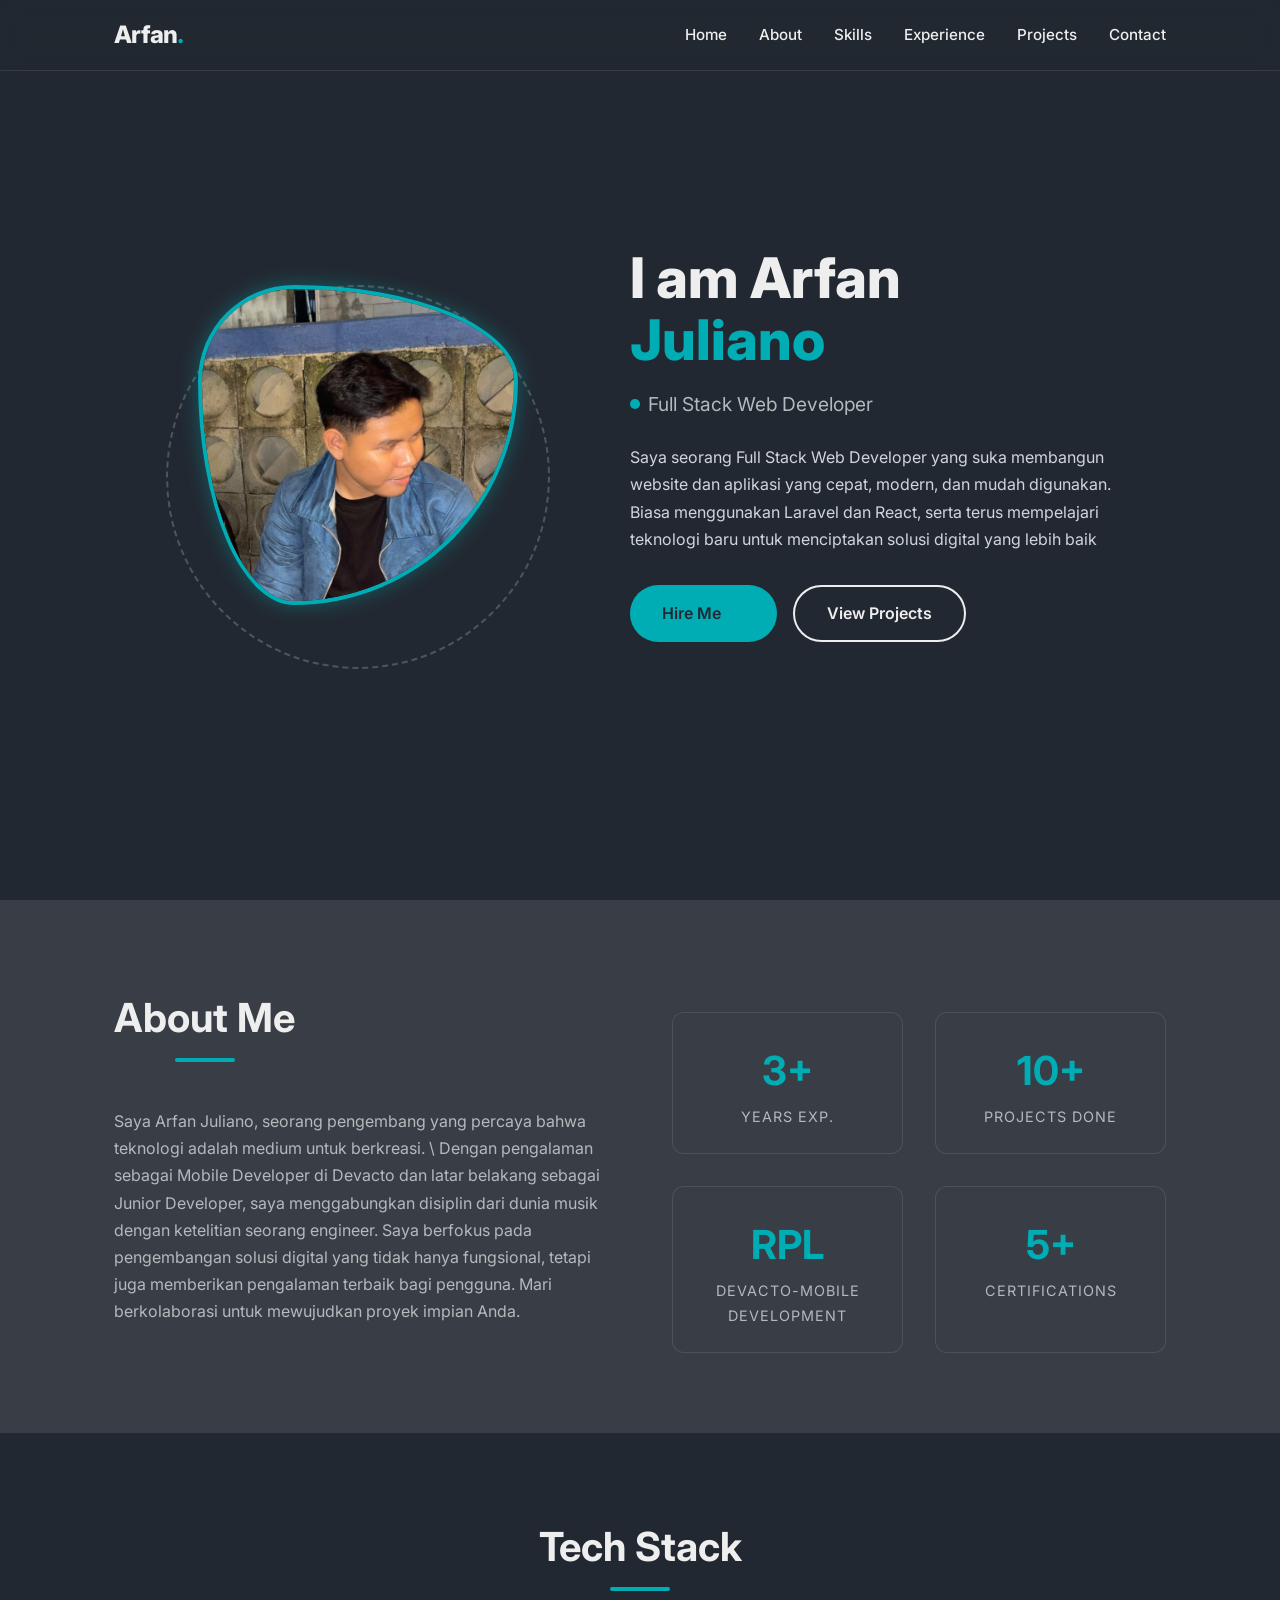
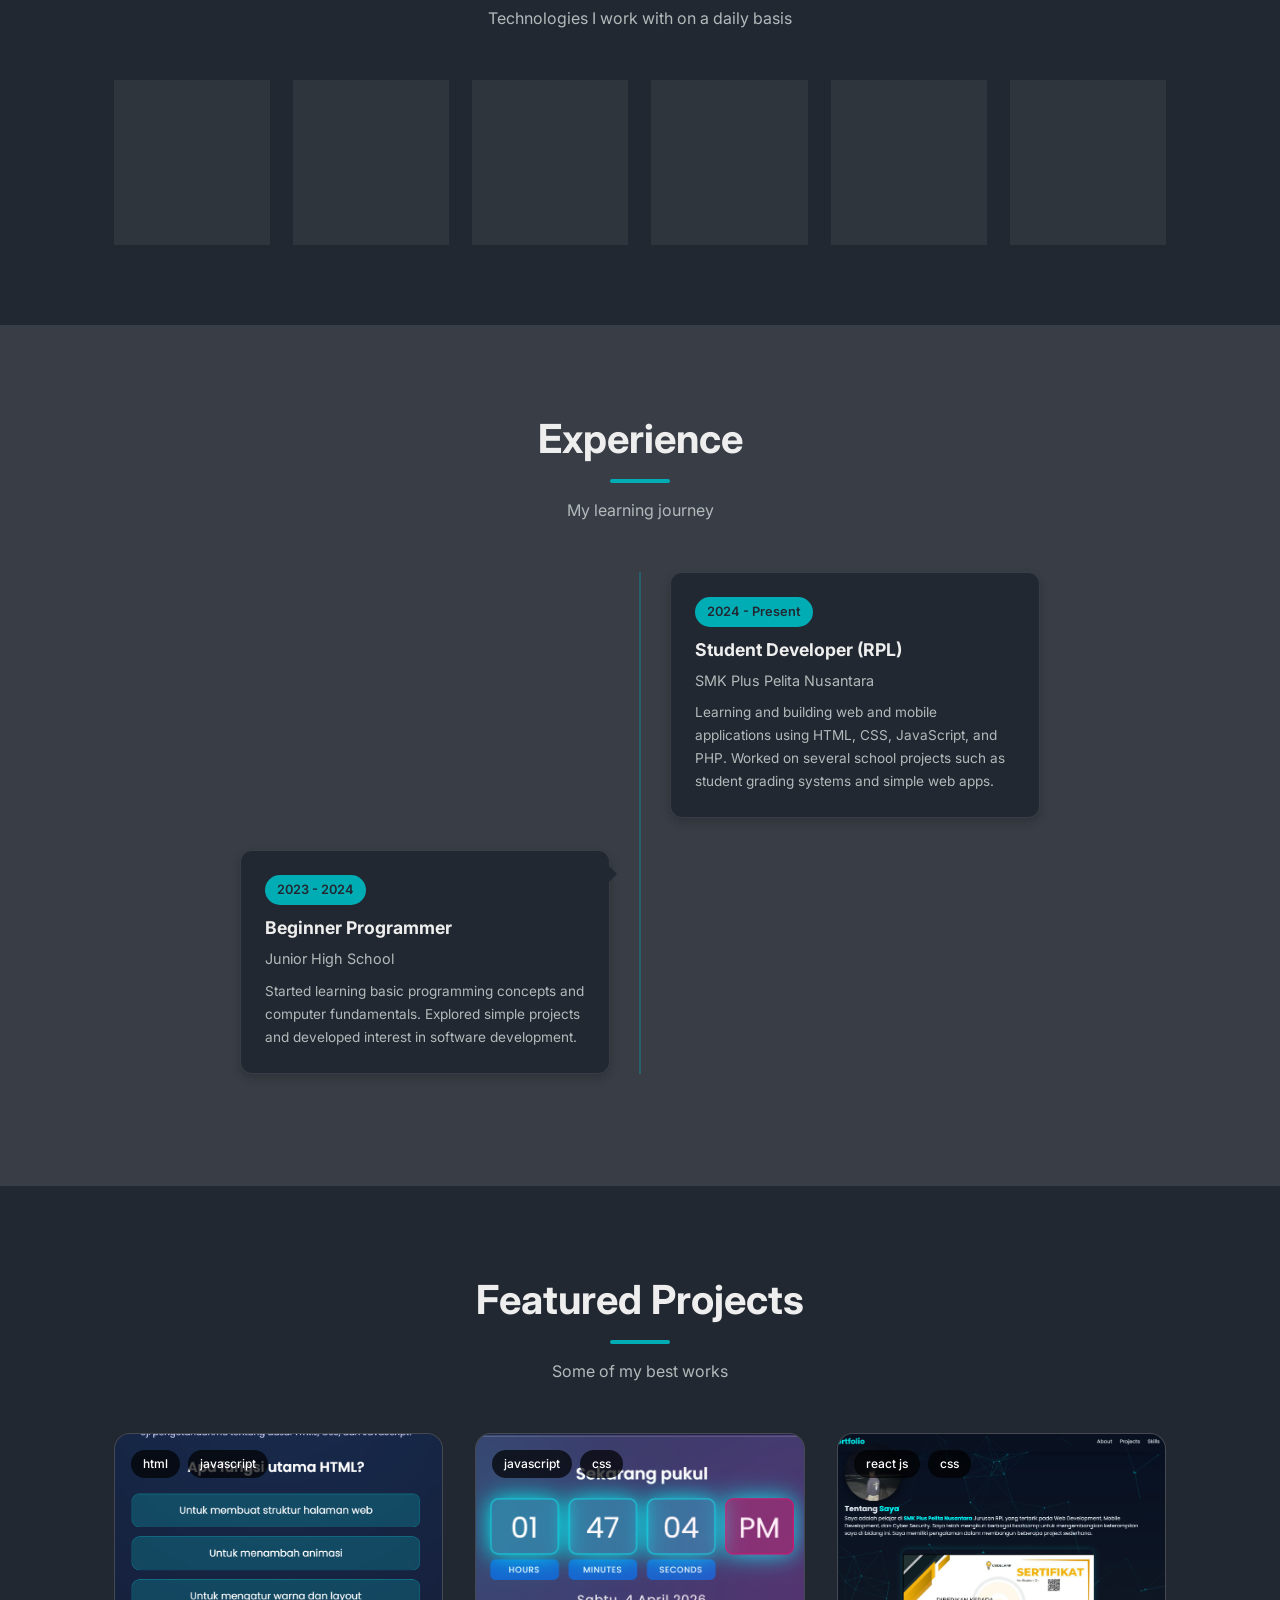
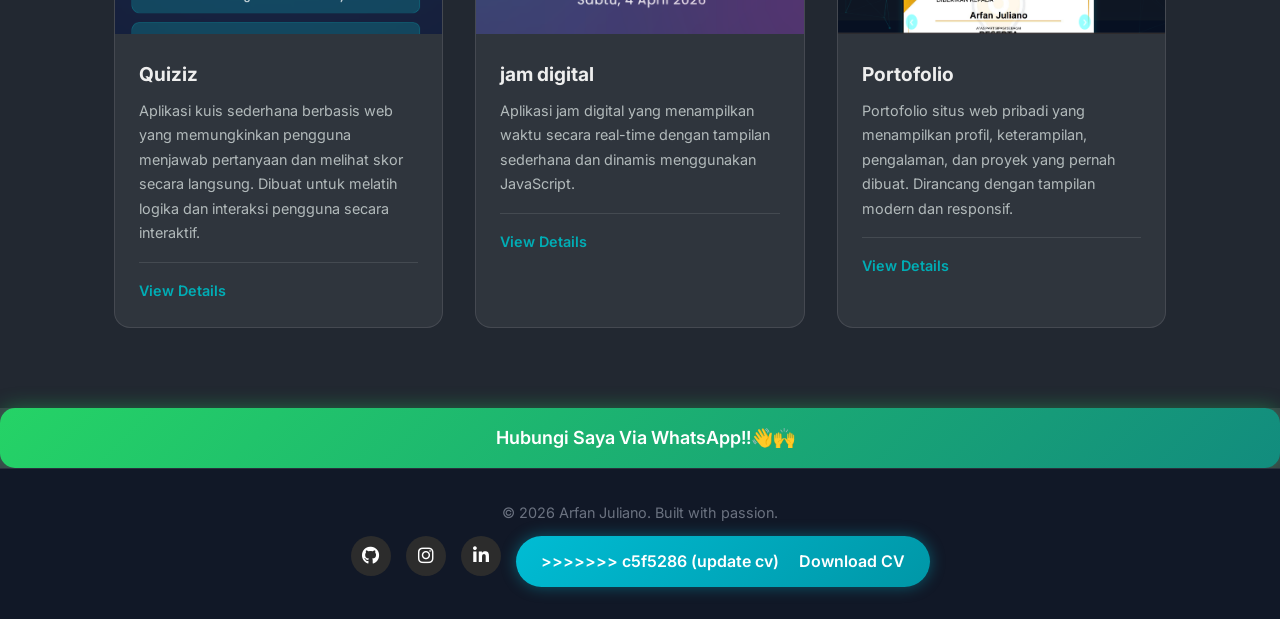
==== index.html @ f798577b "Resolve merge conflict" ====
<!doctype html>
<html lang="en">

<head>
  <meta charset="UTF-8" />
  <meta name="viewport" content="width=device-width, initial-scale=1.0" />
  <link rel="preconnect" href="https://fonts.googleapis.com" />
  <link rel="preconnect" href="https://fonts.gstatic.com" crossorigin />
  <link href="https://fonts.googleapis.com/css2?family=Inter:wght@300;400;500;600;700;800&display=swap" rel="stylesheet" />
  <link rel="stylesheet" href="css/style.css">
  <script src="https://unpkg.com/lucide@latest"></script>
  <!-- Lucide Icons -->
  <script src="https://unpkg.com/lucide@latest"></script>
  <link rel="stylesheet" href="https://cdnjs.cloudflare.com/ajax/libs/font-awesome/6.5.0/css/all.min.css">
  
  <title>Portfolio - Arfan Juliano</title>

 
</head>

<body>

  <!-- ===================== HEADER ===================== -->
  <header>
    <nav class="container">
      <a href="#" class="nav-logo">Arfan<span>.</span></a>
      <ul class="nav-links">
        <li><a href="#home">Home</a></li>
        <li><a href="#about">About</a></li>
        <li><a href="#skills">Skills</a></li>
        <li><a href="#experience">Experience</a></li>
        <li><a href="#projects">Projects</a></li>
        <li><a href="#contact">Contact</a></li>
      </ul>
      <!-- Mobile toggle icon if needed -->
      <div class="menu-toggle"><i data-lucide="menu"></i></div>
    </nav>
  </header>

  <!-- ===================== HERO SECTION ===================== -->
  <section id="home" class="hero">
    <div class="container hero-container">
      <div class="hero-image-wrapper">
        <img src="/images/potoarpn.jpeg" alt="Arfan Juliano" class="hero-image">
      </div>
      <div class="hero-content">
        <h1>I am Arfan <br><span>Juliano</span></h1>
        <div class="role">
          <span style="width: 10px; height: 10px; background: var(--accent-color); border-radius: 50%; display: inline-block;"></span>
          Full Stack Web Developer
        </div>
        <p>Saya seorang Full Stack Web Developer yang suka
           membangun website dan aplikasi yang cepat, modern, dan 
           mudah digunakan. Biasa menggunakan Laravel dan React, serta terus mempelajari 
          teknologi baru untuk menciptakan solusi digital yang lebih baik</p>
        <div class="btn-group" style="justify-content: flex-start;">
          <a href="#contact" class="btn btn-primary">Hire Me <i data-lucide="arrow-right" style="width:16px"></i></a>
          <a href="#projects" class="btn btn-outline">View Projects</a>
        </div>
      </div>
    </div>
  </section>

  <!-- ===================== ABOUT SECTION ===================== -->
  <section id="about">
    <div class="container">
      <div class="about-grid">
        <div class="about-text">
          <div class="section-title" style="text-align: left;">
            <h2>About Me</h2>
          </div>
          <p>Saya Arfan Juliano, seorang pengembang yang percaya bahwa teknologi adalah medium untuk berkreasi. \
            Dengan pengalaman sebagai Mobile Developer di Devacto dan latar belakang sebagai Junior Developer,
             saya menggabungkan disiplin dari dunia musik dengan ketelitian seorang engineer. Saya berfokus pada 
             pengembangan solusi digital yang tidak hanya fungsional, tetapi juga memberikan pengalaman terbaik bagi
             pengguna. Mari berkolaborasi untuk mewujudkan proyek impian Anda.</p>
        </div>
        
        <div class="stats-grid">
          <div class="stat-item">
            <h4>3+</h4>
            <p>Years Exp.</p>
          </div>
          <div class="stat-item">
            <h4>10+</h4>
            <p>Projects Done</p>
          </div>
          <div class="stat-item">
            <h4>RPL</h4>
            <p>Devacto-mobile development</p>
          </div>
          <div class="stat-item">
            <h4>5+</h4>
            <p>Certifications</p>
          </div>
        </div>
      </div>
    </div>
  </section>

  <!-- ===================== SKILLS SECTION ===================== -->
  <section id="skills">
    <div class="container">
      <div class="section-title">
        <h2>Tech Stack</h2>
        <p>Technologies I work with on a daily basis</p>
      </div>
      <div class="skills-grid">
        <div class="skill-card">
          <svg xmlns="http://www.w3.org/2000/svg" x="0px" y="0px" width="48" height="48" viewBox="0 0 48 48"><path fill="#E65100" d="M41,5H7l3,34l14,4l14-4L41,5L41,5z"></path><path fill="#FF6D00" d="M24 8L24 39.9 35.2 36.7 37.7 8z"></path><path fill="#FFF" d="M24,25v-4h8.6l-0.7,11.5L24,35.1v-4.2l4.1-1.4l0.3-4.5H24z M32.9,17l0.3-4H24v4H32.9z"></path><path fill="#EEE" d="M24,30.9v4.2l-7.9-2.6L15.7,27h4l0.2,2.5L24,30.9z M19.1,17H24v-4h-9.1l0.7,12H24v-4h-4.6L19.1,17z"></path></svg>
          <h4>HTML/CSS</h4>
        </div>
        <div class="skill-card">
          <svg xmlns="http://www.w3.org/2000/svg" x="0px" y="0px" width="48" height="48" viewBox="0 0 48 48"><path fill="#0277BD" d="M41,5H7l3,34l14,4l14-4L41,5L41,5z"></path><path fill="#039BE5" d="M24 8L24 39.9 35.2 36.7 37.7 8z"></path><path fill="#FFF" d="M33.1 13L24 13 24 17 28.9 17 28.6 21 24 21 24 25 28.4 25 28.1 29.5 24 30.9 24 35.1 31.9 32.5 32.6 21 32.6 21z"></path><path fill="#EEE" d="M24,13v4h-8.9l-0.3-4H24z M19.4,21l0.2,4H24v-4H19.4z M19.8,27h-4l0.3,5.5l7.9,2.6v-4.2l-4.1-1.4L19.8,27z"></path></svg>
          <h4>CSS</h4>
        </div>
        <div class="skill-card">
           <img width="48" height="48" src="https://img.icons8.com/nolan/96/php--v2.png" alt="php" />
           <h4>PHP</h4>
        </div>
        <div class="skill-card">
          <svg xmlns="http://www.w3.org/2000/svg" x="0px" y="0px" width="48" height="48" viewBox="0 0 48 48"><path fill="#ffd600" d="M6,42V6h36v36H6z"></path><path fill="#000001" d="M29.538 32.947c.692 1.124 1.444 2.201 3.037 2.201 1.338 0 2.04-.665 2.04-1.585 0-1.101-.726-1.492-2.198-2.133l-.807-.344c-2.329-.988-3.878-2.226-3.878-4.841 0-2.41 1.845-4.244 4.728-4.244 2.053 0 3.528.711 4.592 2.573l-2.514 1.607c-.553-.988-1.151-1.377-2.078-1.377-.946 0-1.545.597-1.545 1.377 0 .964.6 1.354 1.985 1.951l.807.344C36.452 29.645 38 30.839 38 33.523 38 36.415 35.716 38 32.65 38c-2.999 0-4.702-1.505-5.65-3.368L29.538 32.947zM17.952 33.029c.506.906 1.275 1.603 2.381 1.603 1.058 0 1.667-.418 1.667-2.043V22h3.333v11.101c0 3.367-1.953 4.899-4.805 4.899-2.577 0-4.437-1.746-5.195-3.368L17.952 33.029z"></path></svg>
          <h4>JAVASCRIPT</h4>
        </div>
        <div class="skill-card">
          <svg xmlns="http://www.w3.org/2000/svg" x="0px" y="0px" width="48" height="48" viewBox="0 0 48 48"><path fill="#0277BD" d="M24.047,5c-1.555,0.005-2.633,0.142-3.936,0.367c-3.848,0.67-4.549,2.077-4.549,4.67V14h9v2H15.22h-4.35c-2.636,0-4.943,1.242-5.674,4.219c-0.826,3.417-0.863,5.557,0,9.125C5.851,32.005,7.294,34,9.931,34h3.632v-5.104c0-2.966,2.686-5.896,5.764-5.896h7.236c2.523,0,5-1.862,5-4.377v-8.586c0-2.439-1.759-4.263-4.218-4.672C27.406,5.359,25.589,4.994,24.047,5z M19.063,9c0.821,0,1.5,0.677,1.5,1.502c0,0.833-0.679,1.498-1.5,1.498c-0.837,0-1.5-0.664-1.5-1.498C17.563,9.68,18.226,9,19.063,9z"></path><path fill="#FFC107" d="M23.078,43c1.555-0.005,2.633-0.142,3.936-0.367c3.848-0.67,4.549-2.077,4.549-4.67V34h-9v-2h9.343h4.35c2.636,0,4.943-1.242,5.674-4.219c0.826-3.417,0.863-5.557,0-9.125C41.274,15.995,39.831,14,37.194,14h-3.632v5.104c0,2.966-2.686,5.896-5.764,5.896h-7.236c-2.523,0-5,1.862-5,4.377v8.586c0,2.439,1.759,4.263,4.218,4.672C19.719,42.641,21.536,43.006,23.078,43z M28.063,39c-0.821,0-1.5-0.677-1.5-1.502c0-0.833,0.679-1.498,1.5-1.498c0.837,0,1.5,0.664,1.5,1.498C29.563,38.32,28.899,39,28.063,39z"></path></svg>
          <h4>Python</h4>
        </div>
        <div class="skill-card">
          <img width="48" height="48" src="https://img.icons8.com/nolan/96/laravel.png" alt="laravel" />
          <h4>Laravel</h4>
        </div>
      </div>
    </div>
  </section>

  <!-- ===================== EXPERIENCE SECTION ===================== -->
  <section id="experience">
  <div class="container">
    <div class="section-title">
      <h2>Experience</h2>
      <p>My learning journey</p>
    </div>

    <div class="timeline">
      
      <!-- Item 1 -->
      <div class="timeline-item">
        <div class="timeline-content">
          <span class="timeline-date">2024 - Present</span>
          <h3>Student Developer (RPL)</h3>
          <p>SMK Plus Pelita Nusantara</p>
          <p style="margin-top: 0.5rem; font-size: 0.85rem">
            Learning and building web and mobile applications using HTML, CSS, JavaScript, and PHP. 
            Worked on several school projects such as student grading systems and simple web apps.
          </p>
        </div>
      </div>

      <!-- Item 2 -->
      <div class="timeline-item">
        <div class="timeline-content">
          <span class="timeline-date">2023 - 2024</span>
          <h3>Beginner Programmer</h3>
          <p>Junior High School</p>
          <p style="margin-top: 0.5rem; font-size: 0.85rem">
            Started learning basic programming concepts and computer fundamentals. 
            Explored simple projects and developed interest in software development.
          </p>
        </div>
      </div>

    </div>
  </div>
</section>
  <!-- ===================== PROJECTS SECTION ===================== -->
  <section id="projects">
    <div class="container">
      <div class="section-title">
        <h2>Featured Projects</h2>
        <p>Some of my best works</p>
      </div>
      
      <div class="projects-grid">
        <!-- Project 1 -->
        <div class="project-card">
          <div class="project-image">
            <img src="/images/quiziz.png" alt="Quiziz">
            <div class="project-tags">
              <span class="tag">html</span>
              <span class="tag">javascript</span>
            </div>
          </div>
          <div class="project-body">
            <h3>Quiziz</h3>
            <p>Aplikasi kuis sederhana berbasis web yang memungkinkan pengguna menjawab pertanyaan dan melihat skor secara langsung. Dibuat untuk melatih logika dan interaksi pengguna secara interaktif.</p>
            <div class="project-footer">
              <a href="/project/jam digital/project-quiziz/index.html" class="project-link">View Details <i data-lucide="arrow-right"></i></a>
              <div style="display: flex; gap: 0.5rem;">
                <a href="/project/jam digital/project-quiziz/index.html"><i data-lucide="github"></i></a>
                <a href="/project/jam digital/project-quiziz/index.html"><i data-lucide="external-link"></i></a>
              </div>
            </div>
          </div>
        </div>
        <!-- Project 2 -->
        <div class="project-card">
          <div class="project-image">
            <img src="/images/jamdgtl.png" alt="jam digital">
            <div class="project-tags">
              <span class="tag">javascript</span>
              <span class="tag">css</span>
            </div>
          </div>
          <div class="project-body">
            <h3>jam digital</h3>
            <p>Aplikasi jam digital yang menampilkan waktu secara real-time dengan tampilan sederhana dan dinamis menggunakan JavaScript.</p>
            <div class="project-footer">
              <a href="project/jam digital/jam.html" class="project-link">View Details <i data-lucide="arrow-right"></i></a>
              <div style="display: flex; gap: 0.5rem;">
                <a href="project/jam digital/jam.html"><i data-lucide="github"></i></a>
                <a href="project/jam digital/jam.html"><i data-lucide="external-link"></i></a>
              </div>
            </div>
          </div>
        </div>
        <!-- Project 3 -->
        <div class="project-card">
          <div class="project-image">
            <img src="/images/porto.png" alt="portofolio">
            <div class="project-tags">
              <span class="tag">react js</span>
              <span class="tag">css</span>
            </div>
          </div>
          <div class="project-body">
            <h3>Portofolio</h3>
            <p>Portofolio situs web pribadi yang menampilkan profil, keterampilan, pengalaman, dan proyek yang pernah dibuat. Dirancang dengan tampilan modern dan responsif.</p>
            <div class="project-footer">
              <a href="/project/jam digital/portofoli-arfanjuliano/index.html" class="project-link" target="_blank">View Details <i data-lucide="arrow-right"></i></a>
              <div style="display: flex; gap: 0.5rem;">
                <a href="/project/jam digital/portofoli-arfanjuliano/index.html" target="_blank"><i data-lucide="github"></i></a>
                <a href="/project/jam digital/portofoli-arfanjuliano/index.html" target="_blank"><i data-lucide="external-link"></i></a>
              </div>
            </div>
          </div>
        </div>
      </div>
    </div>
  </section>
                    <!-- contact -->
 <div class="contact-section" id="contact">

  <a 
  href="https://wa.me/6289505191851?text=Halo%20Arfan,%20saya%20tertarik%20dengan%20portofolio%20kamu"
  target="_blank"
  class="btn-submit wa-btn">

    <i class='bx bxl-whatsapp'></i>
    Hubungi Saya Via WhatsApp!!👋🙌

  </a>

</div>

  <!-- ===================== FOOTER ===================== -->
  <footer>
    <div class="container">
      <div class="footer-content">
        <p>© 2026 Arfan Juliano. Built with passion.</p>
      </div>
      <div class="social-icons">
  <a href="https://github.com/juliano05-pemula" target="_blank" class="icon">
    <i class="fab fa-github"></i>
  </a>

  <a href="https://www.instagram.com/aaarfannn_?igsh=c2VhZjFzcmtrcXpz" target="_blank" class="icon">
    <i class="fab fa-instagram"></i>
  </a>

  <a href="https://linkedin.com/in/username" target="_blank" class="icon">
    <i class="fab fa-linkedin-in"></i>
  </a>
 <a href="CV-pklArfan.pdf" download class="cv-btn">
>>>>>>> c5f5286 (update cv)
    <i class='bx bx-download'></i> Download CV
</a>
</div>
      </div>
    </div>
  </footer>

  <script>
    lucide.createIcons();
  </script>
  <script>
 
  lucide.createIcons();
</script>
<script>
  const menuToggle = document.querySelector(".menu-toggle");
  const navLinks = document.querySelector(".nav-links");

  menuToggle.addEventListener("click", () => {
    navLinks.classList.toggle("active");
    document.body.classList.toggle("no-scroll");
  });

  // otomatis nutup pas klik menu
  document.querySelectorAll(".nav-links a").forEach(link => {
    link.addEventListener("click", () => {
      navLinks.classList.remove("active");
      document.body.classList.remove("no-scroll");
    });
  });
</script>

</body>
</html>
---- css/style.css ----
/* =========================================
       1. CSS VARIABLES & RESET
       ========================================= */
:root {
  --bg-primary: #222831;
  --bg-secondary: #393e46;
  --accent-color: #00adb5; /* Diubah ke warna lebih cerah agar elegan */
  --text-light: #eeeeee;
  --text-gray: #b2babb;
  --card-bg: rgba(57, 62, 70, 0.6);
  --glass-border: rgba(255, 255, 255, 0.1);
  --shadow-card: 0 8px 32px 0 rgba(0, 0, 0, 0.37);
}

* {
  margin: 0;
  padding: 0;
  box-sizing: border-box;
  scroll-behavior: smooth;
}

body {
  font-family: "Inter", sans-serif;
  background-color: var(--bg-primary);
  color: var(--text-light);
  line-height: 1.7;
  overflow-x: hidden;
}

a {
  text-decoration: none;
  color: inherit;
}
ul {
  list-style: none;
}
img {
  max-width: 100%;
  display: block;
}

/* =========================================
       2. LAYOUT & UTILITIES
       ========================================= */
.container {
  max-width: 1100px;
  margin: 0 auto;
  padding: 0 1.5rem;
}

section {
  padding: 5rem 0;
}

.section-title {
  text-align: center;
  margin-bottom: 3rem;
}

.section-title h2 {
  font-size: 2.5rem;
  font-weight: 700;
  margin-bottom: 0.5rem;
  position: relative;
  display: inline-block;
}

.section-title h2::after {
  content: "";
  position: absolute;
  bottom: -10px;
  left: 50%;
  transform: translateX(-50%);
  width: 60px;
  height: 4px;
  background-color: var(--accent-color);
  border-radius: 2px;
}

.section-title p {
  color: var(--text-gray);
  margin-top: 1rem;
}

/* =========================================
       3. NAVIGATION
       ========================================= */
header {
  position: fixed;
  top: 0;
  left: 0;
  width: 100%;
  z-index: 1000;
  background: rgba(34, 40, 49, 0.9);
  backdrop-filter: blur(10px);
  border-bottom: 1px solid var(--glass-border);
}

nav {
  display: flex;
  justify-content: space-between;
  align-items: center;
  height: 70px;
}

.nav-logo {
  font-size: 1.5rem;
  font-weight: 800;
  color: var(--text-light);
  letter-spacing: -1px;
}

.nav-logo span {
  color: var(--accent-color);
}

.nav-links {
  display: flex;
  gap: 2rem;
}

.nav-links a {
  font-weight: 500;
  font-size: 0.95rem;
  transition: color 0.3s ease;
  position: relative;
}

.nav-links a:hover {
  color: var(--accent-color);
}

/* Mobile Menu Icon (Optional for future enhancement) */
.menu-toggle {
  display: none;
  cursor: pointer;
}

/* =========================================
       4. HERO SECTION
       ========================================= */
.hero {
  min-height: 100vh;
  display: flex;
  align-items: center;
  padding-top: 70px; /* Space for fixed header */
  position: relative;
  overflow: hidden;
}

.hero-container {
  display: grid;
  grid-template-columns: 1fr 1.2fr;
  gap: 4rem;
  align-items: center;
}

.hero-image-wrapper {
  position: relative;
  display: flex;
  justify-content: center;
}

.hero-image {
  width: 320px;
  height: 320px;
  border-radius: 30% 70% 70% 30% / 30% 30% 70% 70%; /* Blob shape */
  object-fit: cover;
  border: 4px solid var(--accent-color);
  box-shadow: 0 0 20px rgba(0, 173, 181, 0.4);
  animation: morph 8s ease-in-out infinite;
  z-index: 2;
}

/* Background decorative circle */
.hero-image-wrapper::before {
  content: "";
  position: absolute;
  width: 380px;
  height: 380px;
  border-radius: 50%;
  border: 2px dashed var(--text-gray);
  opacity: 0.3;
  animation: spin 20s linear infinite;
  z-index: 1;
}

.hero-content h1 {
  font-size: 3.5rem;
  font-weight: 800;
  line-height: 1.1;
  margin-bottom: 1rem;
}

.hero-content h1 span {
  color: var(--accent-color);
}

.hero-content .role {
  font-size: 1.2rem;
  color: var(--text-gray);
  margin-bottom: 1.5rem;
  display: flex;
  align-items: center;
  gap: 0.5rem;
}

.hero-content p {
  font-size: 1rem;
  margin-bottom: 2rem;
  color: #d1d5db;
  max-width: 500px;
}

.btn-group {
  display: flex;
  gap: 1rem;
}

.btn {
  padding: 0.8rem 2rem;
  border-radius: 30px;
  font-weight: 600;
  transition: all 0.3s ease;
  display: inline-flex;
  align-items: center;
  gap: 0.5rem;
}

.btn-primary {
  background-color: var(--accent-color);
  color: var(--bg-primary);
}

.btn-primary:hover {
  background-color: #00cdd6;
  box-shadow: 0 5px 15px rgba(0, 173, 181, 0.4);
  transform: translateY(-2px);
}

.btn-outline {
  border: 2px solid var(--text-light);
  color: var(--text-light);
}

.btn-outline:hover {
  background-color: var(--text-light);
  color: var(--bg-primary);
}

/* =========================================
       5. ABOUT & STATS
       ========================================= */
#about {
  background-color: var(--bg-secondary);
}

.about-grid {
  display: grid;
  grid-template-columns: 1fr 1fr;
  gap: 4rem;
  align-items: center;
}

.about-text h3 {
  font-size: 1.8rem;
  margin-bottom: 1rem;
}

.about-text p {
  color: var(--text-gray);
  margin-bottom: 1.5rem;
}

.stats-grid {
  display: grid;
  grid-template-columns: repeat(2, 1fr);
  gap: 2rem;
  margin-top: 2rem;
}

.stat-item {
  text-align: center;
  padding: 1.5rem;
  background: var(--card-bg);
  border-radius: 12px;
  border: 1px solid var(--glass-border);
}

.stat-item h4 {
  font-size: 2.5rem;
  color: var(--accent-color);
  font-weight: 700;
}

.stat-item p {
  font-size: 0.9rem;
  color: var(--text-gray);
  text-transform: uppercase;
  letter-spacing: 1px;
}

/* =========================================
       6. SKILLS SECTION
       ========================================= */
.skills-grid {
  display: grid;
  grid-template-columns: repeat(auto-fit, minmax(130px, 1fr));
  gap: 1.5rem;
}

.skill-card {
  background: var(--card-bg);
  backdrop-filter: blur(10px);
  border: 1px solid var(--glass-border);
  border-radius: 16px;
  padding: 2rem 1rem;
  text-align: center;
  transition: all 0.3s ease;
  cursor: pointer;
}

.skill-card:hover {
  transform: translateY(-5px);
  border-color: var(--accent-color);
  box-shadow: var(--shadow-card);
}

.skill-card img,
.skill-card svg {
  width: 48px;
  height: 48px;
  margin: 0 auto 1rem;
}

.skill-card h4 {
  font-size: 0.95rem;
  font-weight: 500;
}

/* =========================================
       7. EXPERIENCE TIMELINE (NEW)
       ========================================= */
#experience {
  background-color: var(--bg-secondary);
}

.timeline {
  position: relative;
  max-width: 800px;
  margin: 0 auto;
}

.timeline::before {
  content: "";
  position: absolute;
  left: 50%;
  transform: translateX(-50%);
  width: 2px;
  height: 100%;
  background-color: var(--accent-color);
  opacity: 0.3;
}

.timeline-item {
  display: flex;
  justify-content: flex-end;
  padding-right: 30px;
  position: relative;
  margin-bottom: 2rem;
  width: 50%;
}

.timeline-item:nth-child(odd) {
  justify-content: flex-start;
  padding-left: 30px;
  padding-right: 0;
  margin-left: 50%;
}

.timeline-content {
  background: var(--bg-primary);
  padding: 1.5rem;
  border-radius: 12px;
  border: 1px solid var(--glass-border);
  box-shadow: 0 4px 10px rgba(0, 0, 0, 0.2);
  position: relative;
  width: 100%;
}

.timeline-content::after {
  content: "";
  position: absolute;
  top: 15px;
  right: -8px;
  border-width: 8px 0 8px 8px;
  border-style: solid;
  border-color: transparent transparent transparent var(--bg-primary);
}

.timeline-item:nth-child(odd) .timeline-content::after {
  left: -8px;
  right: auto;
  border-color: transparent var(--bg-primary) transparent transparent;
}

.timeline-date {
  display: inline-block;
  background-color: var(--accent-color);
  color: var(--bg-primary);
  padding: 0.25rem 0.75rem;
  border-radius: 20px;
  font-size: 0.8rem;
  font-weight: 600;
  margin-bottom: 0.5rem;
}

.timeline-content h3 {
  margin-bottom: 0.25rem;
  font-size: 1.1rem;
}

.timeline-content p {
  font-size: 0.9rem;
  color: var(--text-gray);
}

/* =========================================
       8. PROJECTS SECTION
       ========================================= */
.projects-grid {
  display: grid;
  grid-template-columns: repeat(auto-fit, minmax(320px, 1fr));
  gap: 2rem;
}

.project-card {
  background: var(--card-bg);
  border-radius: 16px;
  overflow: hidden;
  border: 1px solid var(--glass-border);
  transition: all 0.3s ease;
}

.project-card:hover {
  transform: translateY(-5px);
  box-shadow: var(--shadow-card);
}

.project-image {
  height: 200px;
  overflow: hidden;
  position: relative;
}

.project-image img {
  width: 100%;
  height: 100%;
  object-fit: cover;
  transition: transform 0.5s ease;
}

.project-card:hover .project-image img {
  transform: scale(1.1);
}

.project-tags {
  position: absolute;
  top: 1rem;
  left: 1rem;
  display: flex;
  gap: 0.5rem;
}

.tag {
  background: rgba(0, 0, 0, 0.7);
  color: #fff;
  padding: 0.25rem 0.75rem;
  border-radius: 20px;
  font-size: 0.75rem;
  font-weight: 500;
}

.project-body {
  padding: 1.5rem;
}

.project-body h3 {
  font-size: 1.2rem;
  margin-bottom: 0.5rem;
}

.project-body p {
  color: var(--text-gray);
  font-size: 0.9rem;
  margin-bottom: 1rem;
}

.project-footer {
  display: flex;
  justify-content: space-between;
  align-items: center;
  border-top: 1px solid var(--glass-border);
  padding-top: 1rem;
  margin-top: auto;
}

.project-link {
  display: flex;
  align-items: center;
  gap: 0.5rem;
  color: var(--accent-color);
  font-weight: 600;
  font-size: 0.9rem;
}

/* =========================================
       9. CONTACT SECTION
       ========================================= */
#contact {
  background-color: var(--bg-secondary);
}

.contact-container {
  display: grid;
  grid-template-columns: 1fr 1fr;
  gap: 4rem;
}

.contact-info h3 {
  font-size: 1.8rem;
  margin-bottom: 1rem;
}

.contact-info p {
  color: var(--text-gray);
  margin-bottom: 2rem;
}

.contact-details {
  display: flex;
  flex-direction: column;
  gap: 1.5rem;
}

.contact-item {
  display: flex;
  align-items: center;
  gap: 1rem;
}

.contact-icon {
  width: 50px;
  height: 50px;
  background: var(--accent-color);
  border-radius: 50%;
  display: flex;
  align-items: center;
  justify-content: center;
  color: var(--bg-primary);
}

.contact-form {
  background: var(--bg-primary);
  padding: 2rem;
  border-radius: 16px;
  border: 1px solid var(--glass-border);
}

.form-group {
  margin-bottom: 1.5rem;
}

.form-group label {
  display: block;
  margin-bottom: 0.5rem;
  font-size: 0.9rem;
  font-weight: 500;
}

.form-group input,
.form-group textarea {
  width: 100%;
  padding: 0.8rem 1rem;
  border-radius: 8px;
  border: 1px solid var(--glass-border);
  background: var(--bg-secondary);
  color: var(--text-light);
  font-family: inherit;
  transition: border-color 0.3s;
}

.form-group input:focus,
.form-group textarea:focus {
  outline: none;
  border-color: var(--accent-color);
}

.btn-submit {
  width: 100%;
  padding: 1rem;
  border: none;
  background: var(--accent-color);
  color: var(--bg-primary);
  font-weight: 700;
  border-radius: 8px;
  cursor: pointer;
  transition: background 0.3s;
}

.btn-submit:hover {
  background: #00cdd6;
}

/* =========================================
       10. FOOTER
       ========================================= */
footer {
  background-color: #111827;
  padding: 2rem 0;
  text-align: center;
  border-top: 1px solid var(--glass-border);
}

.footer-content p {
  color: #6b7280;
  font-size: 0.9rem;
}

.footer-socials {
  display: flex;
  justify-content: center;
  gap: 1rem;
  margin-top: 1rem;
}

.footer-socials a {
  width: 40px;
  height: 40px;
  border-radius: 50%;
  background: var(--bg-secondary);
  display: flex;
  align-items: center;
  justify-content: center;
  transition: all 0.3s ease;
}

.footer-socials a:hover {
  background: var(--accent-color);
  transform: translateY(-3px);
}

/* =========================================
       11. ANIMATIONS & RESPONSIVE
       ========================================= */
@keyframes morph {
  0% {
    border-radius: 30% 70% 70% 30% / 30% 30% 70% 70%;
  }
  50% {
    border-radius: 70% 30% 30% 70% / 70% 70% 30% 30%;
  }
  100% {
    border-radius: 30% 70% 70% 30% / 30% 30% 70% 70%;
  }
}

@keyframes spin {
  from {
    transform: rotate(0deg);
  }
  to {
    transform: rotate(360deg);
  }
}

/* Responsive Breakpoints */
@media (max-width: 968px) {
  .hero-container,
  .about-grid,
  .contact-container {
    grid-template-columns: 1fr;
    text-align: center;
  }

  .hero-content h1 {
    font-size: 2.5rem;
  }
  .hero-image {
    width: 250px;
    height: 250px;
  }

  .timeline::before {
    left: 20px;
  }
  .timeline-item {
    width: 100%;
    padding-left: 50px;
    padding-right: 0;
  }
  .timeline-item:nth-child(odd) {
    margin-left: 0;
    justify-content: flex-start;
    padding-left: 50px;
  }
  .timeline-content::after {
    left: -8px;
    right: auto;
    border-color: transparent var(--bg-primary) transparent transparent;
  }

  .nav-links {
    display: none;
  } /* Hidden on mobile for simplicity */
}
.footer-socials a {
  display: inline-flex;
  align-items: center;
  justify-content: center;
  width: 40px;
  height: 40px;
  background: #334155; /* Warna lingkaran abu-abu di gambar kamu */
  border-radius: 50%;
  color: white;
  transition: all 0.3s ease;
  text-decoration: none;
}

.footer-socials a:hover {
  background: var(--accent-color, #00b4d8); /* Warna biru saat di-hover */
  transform: translateY(-3px);
}

/* Ukuran Icon Lucide */
.footer-socials i {
  width: 20px;
  height: 20px;
  stroke-width: 2px;
}
.social-icons {
  display: flex;
  gap: 15px;
  justify-content: center;
  margin-top: 10px;
}

.icon {
  width: 40px;
  height: 40px;
  background-color: #2c2c2c;
  border-radius: 50%;
  display: flex;
  align-items: center;
  justify-content: center;
  text-decoration: none;
  color: white;
  font-size: 18px;
  transition: 0.3s;
}

.icon:hover {
  background-color: #555;
  transform: scale(1.1);
}
/* Styling untuk Mobile */
@media (max-width: 768px) {
  .menu-toggle {
    display: block; /* Munculkan icon hamburger */
    cursor: pointer;
    z-index: 1001;
  }
  .nav-links {
  display: flex;
}

  .nav-links {
    position: fixed;
    top: 0;
    right: -100%; /* Sembunyikan di luar layar kanan */
    height: 100vh;
    width: 70%;
    background: #ffffff; /* Sesuaikan dengan tema Anda */
    flex-direction: column;
    align-items: center;
    justify-content: center;
    transition: 0.4s ease-in-out;
    box-shadow: -10px 0 20px rgba(0,0,0,0.1);
    gap: 2rem;
    z-index: 1000;
  }

  /* Saat menu aktif */
  .nav-links.active {
    right: 0;
  }

  /* Overlay agar konten di belakang tidak bisa di-scroll (Opsional) */
  body.no-scroll {
    overflow: hidden;
  }
}

  
@media (min-width: 769px) {
  .menu-toggle {
    display: none;
  }
}
.cv-btn{
    display: inline-flex;
    align-items: center;
    gap: 10px;
    background: linear-gradient(135deg, #00bcd4, #0097a7);
    color: white;
    padding: 12px 25px;
    border-radius: 50px;
    text-decoration: none;
    font-weight: 600;
    font-size: 16px;
    transition: 0.3s ease;
    box-shadow: 0 0 15px rgba(0, 188, 212, 0.4);
}

.cv-btn:hover{
    transform: translateY(-3px) scale(1.05);
    box-shadow: 0 0 25px rgba(0, 188, 212, 0.7);
}
.wa-btn{
    display: flex;
    justify-content: center;
    align-items: center;
    gap: 10px;
    text-decoration: none;
    font-size: 18px;
    font-weight: 600;
    height: 60px;
    border-radius: 15px;
    background: linear-gradient(135deg, #25D366, #128C7E);
    color: white;
    transition: 0.3s ease;
    box-shadow: 0 0 20px rgba(37, 211, 102, 0.4);
}

.wa-btn:hover{
    transform: translateY(-5px) scale(1.03);
    box-shadow: 0 0 30px rgba(37, 211, 102, 0.7);
}
html{
    scroll-behavior: smooth;
}
@media (max-width: 768px) {

  .menu-toggle {
    display: flex;
    align-items: center;
    justify-content: center;

    width: 45px;
    height: 45px;

    border-radius: 12px;

    background: rgba(255,255,255,0.05);
    backdrop-filter: blur(10px);

    color: white;

    cursor: pointer;
    z-index: 1001;

    transition: 0.3s ease;
  }

  .menu-toggle:hover {
    background: var(--accent-color);
    color: black;
  }

  .menu-toggle i {
    width: 26px;
    height: 26px;
  }

  .nav-links {
    position: fixed;
    top: 0;
    right: -100%;

    width: 75%;
    height: 100vh;

    display: flex;
    flex-direction: column;
    justify-content: center;
    align-items: center;
    gap: 2rem;

    background: rgba(34, 40, 49, 0.95);
    backdrop-filter: blur(18px);

    transition: 0.4s ease-in-out;

    z-index: 1000;

    border-left: 1px solid rgba(255,255,255,0.1);

    box-shadow: -10px 0 30px rgba(0,0,0,0.4);
  }

  .nav-links.active {
    right: 0;
  }

  .nav-links li {
    opacity: 0;
    transform: translateX(30px);

    animation: slideMenu 0.5s forwards;
  }

  .nav-links.active li:nth-child(1) {
    animation-delay: 0.1s;
  }

  .nav-links.active li:nth-child(2) {
    animation-delay: 0.2s;
  }

  .nav-links.active li:nth-child(3) {
    animation-delay: 0.3s;
  }

  .nav-links.active li:nth-child(4) {
    animation-delay: 0.4s;
  }

  .nav-links.active li:nth-child(5) {
    animation-delay: 0.5s;
  }

  .nav-links.active li:nth-child(6) {
    animation-delay: 0.6s;
  }

  .nav-links a {
    font-size: 1.2rem;
    font-weight: 600;

    color: white;

    transition: 0.3s ease;
  }

  .nav-links a:hover {
    color: var(--accent-color);
    transform: scale(1.05);
  }

  body.no-scroll {
    overflow: hidden;
  }
}

/* animasi menu */
@keyframes slideMenu {
  to {
    opacity: 1;
    transform: translateX(0);
  }
}
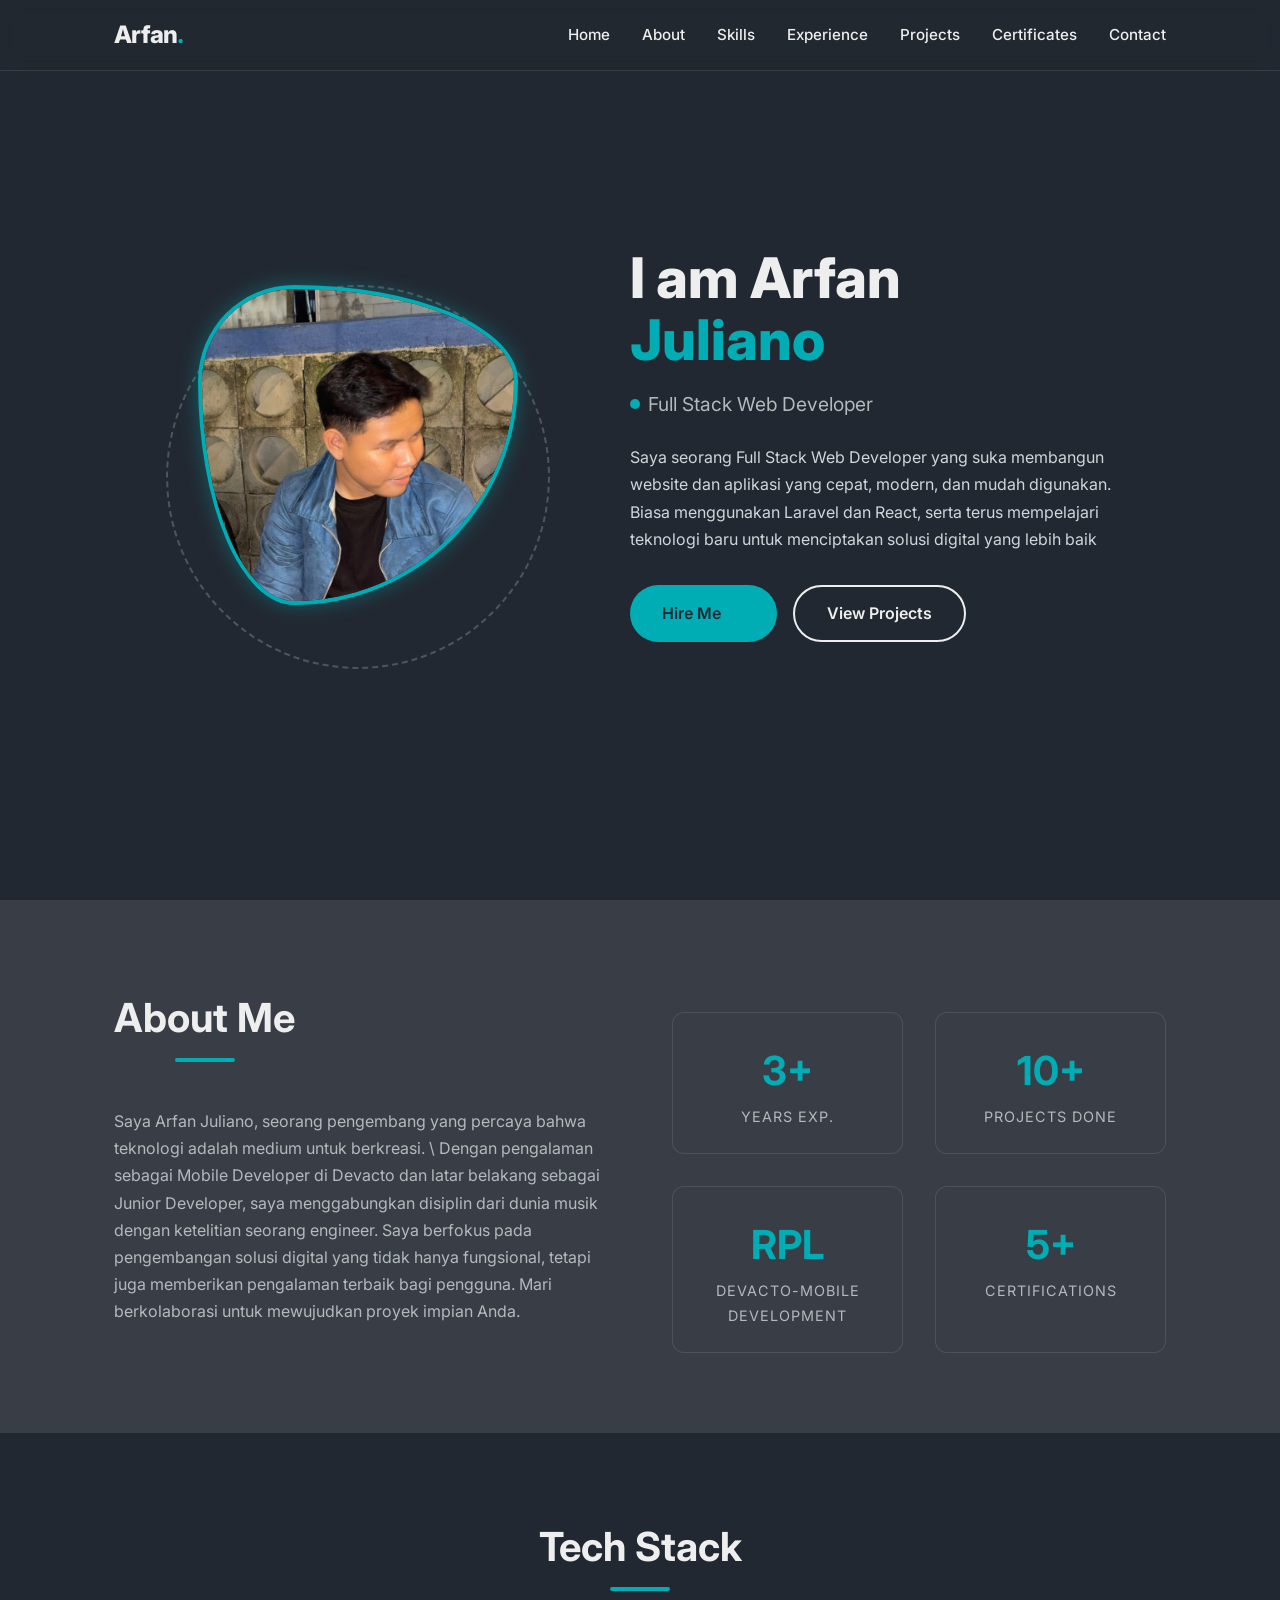
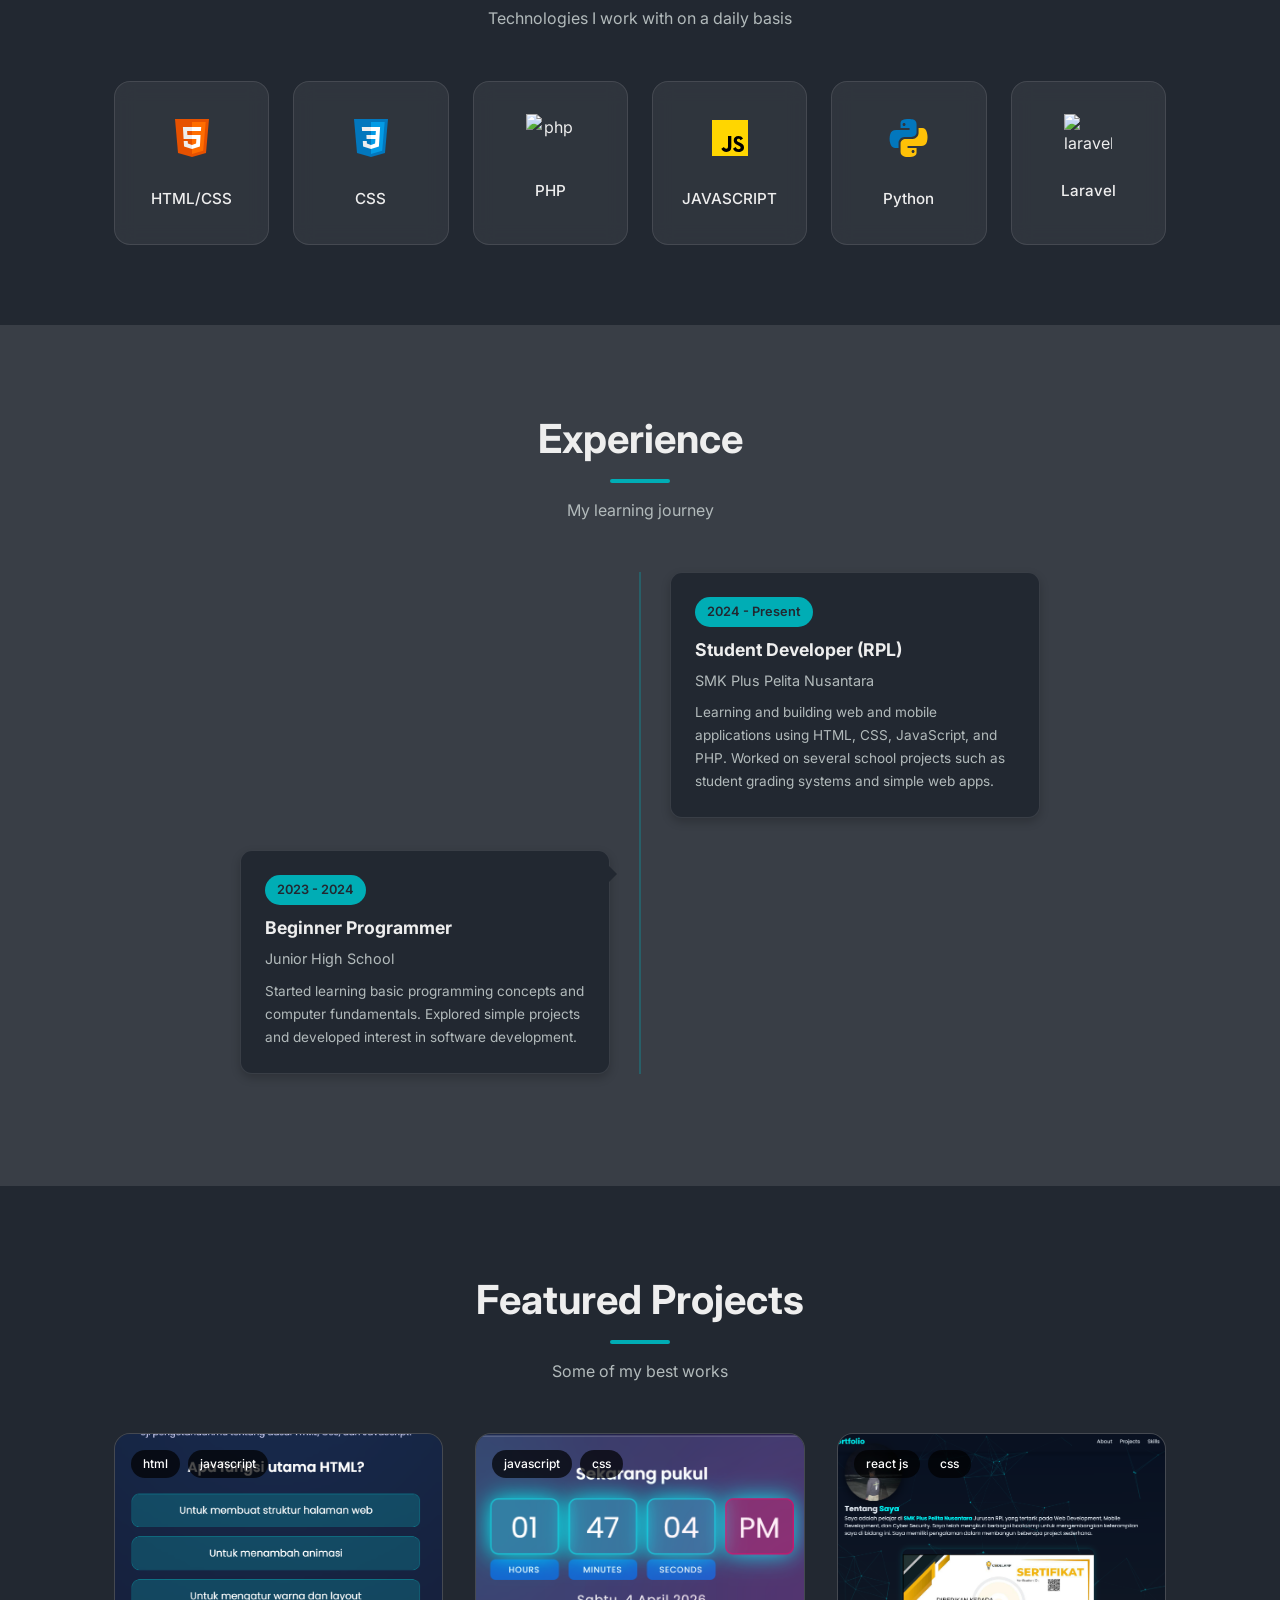
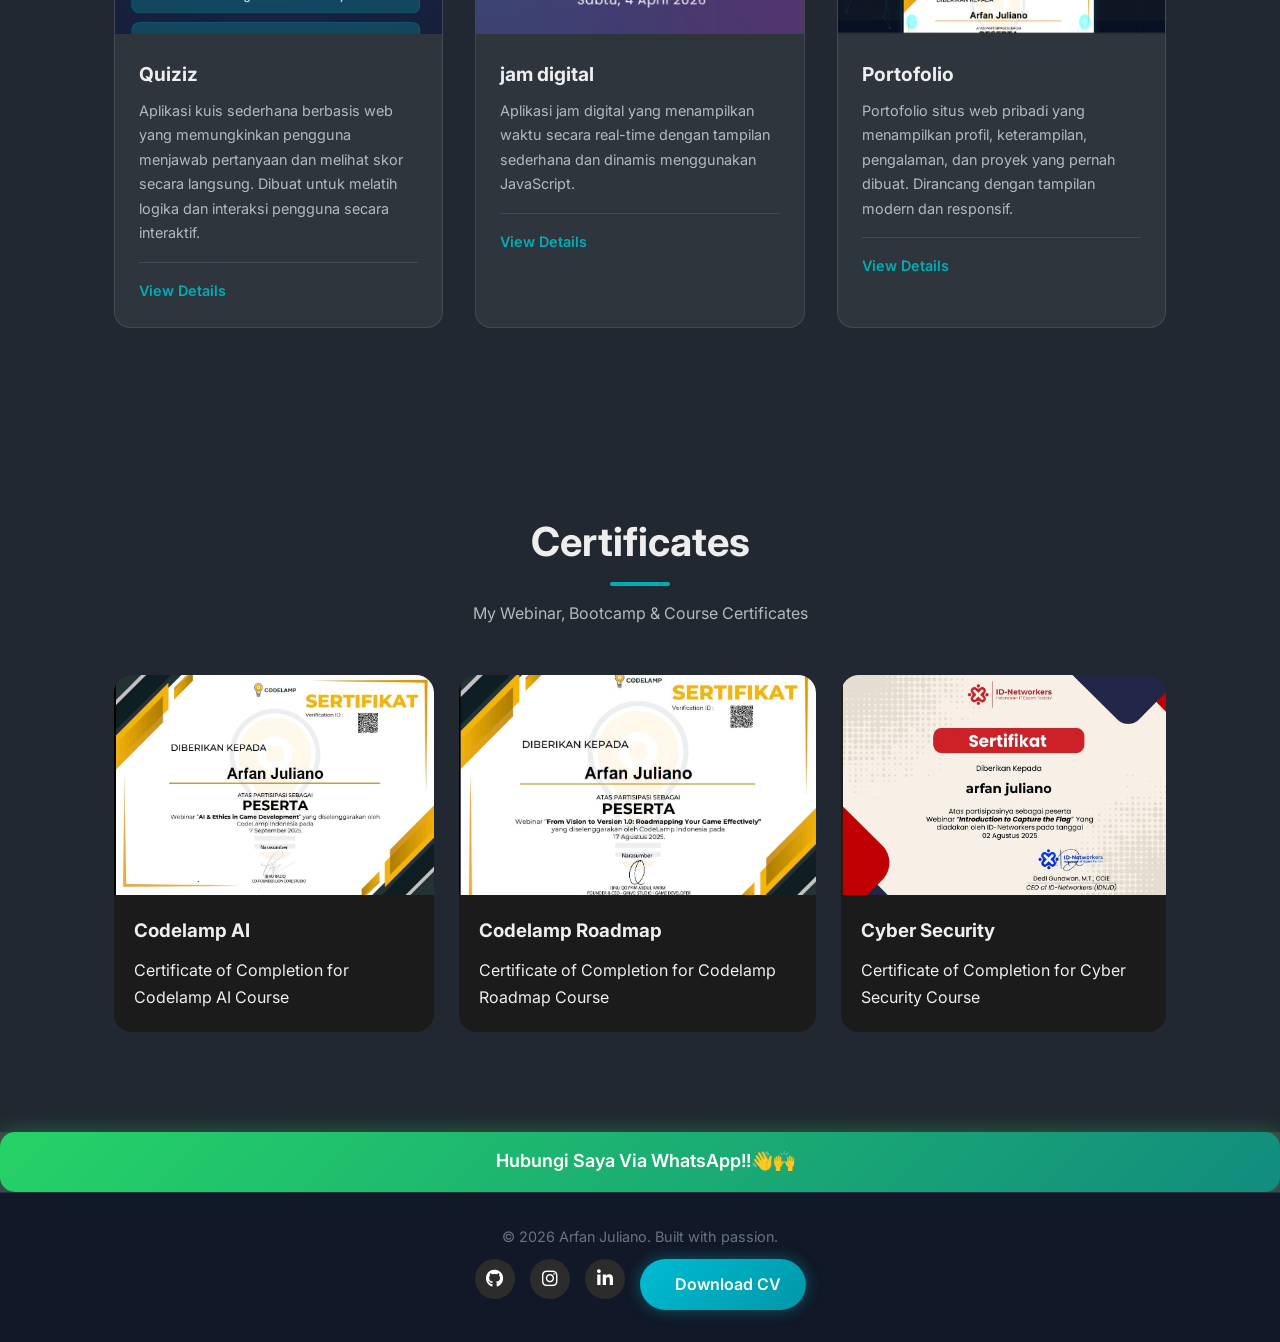
==== commit 768d3336: "menambahkan fitur certif" ====
--- a/index.html
+++ b/index.html
@@ -30,7 +30,9 @@
         <li><a href="#skills">Skills</a></li>
         <li><a href="#experience">Experience</a></li>
         <li><a href="#projects">Projects</a></li>
+         <li><a href="#certificates">Certificates</a></li>
         <li><a href="#contact">Contact</a></li>
+      
       </ul>
       <!-- Mobile toggle icon if needed -->
       <div class="menu-toggle"><i data-lucide="menu"></i></div>
@@ -248,6 +250,53 @@
       </div>
     </div>
   </section>
+<!-- ===================== CERTIFICATES ===================== -->
+<section id="certificates">
+    <div class="container">
+
+        <div class="section-title">
+            <h2>Certificates</h2>
+            <p>My Webinar, Bootcamp & Course Certificates</p>
+        </div>
+
+        <div class="certificate-wrapper">
+
+            
+            <div class="certificate-slider">
+
+                <div class="certificate-card">
+                    <img src="/images/codelamp-ai.jpg" alt="Codelamp AI Certificate">
+                    <div class="certificate-content">
+                        <h3>Codelamp AI</h3>
+                        <p>Certificate of Completion for Codelamp AI Course</p>
+
+                        
+                    </div>
+                </div>
+
+                <div class="certificate-card">
+                    <img src="/images/codelamp-roadmap.jpg" alt="Codelamp Roadmap Certificate">
+                    <div class="certificate-content">
+                        <h3>Codelamp Roadmap</h3>
+                        <p>Certificate of Completion for Codelamp Roadmap Course</p>
+
+                      
+
+                    </div>
+                </div>
+
+                <div class="certificate-card">
+                    <img src="/images/cysec-sertif.jpg" alt="Cyber Security Certificate">
+                    <div class="certificate-content">
+                        <h3>Cyber Security</h3>
+                        <p>Certificate of Completion for Cyber Security Course</p>
+
+
+                    </div>
+                </div>
+
+          
+</section>
                     <!-- contact -->
  <div class="contact-section" id="contact">
 
@@ -282,10 +331,10 @@
     <i class="fab fa-linkedin-in"></i>
   </a>
  <a href="CV-pklArfan.pdf" download class="cv-btn">
->>>>>>> c5f5286 (update cv)
     <i class='bx bx-download'></i> Download CV
 </a>
 </div>
+
       </div>
     </div>
   </footer>
@@ -313,7 +362,75 @@
       document.body.classList.remove("no-scroll");
     });
   });
+  //================ Slider =================//
+
+const slider = document.querySelector(".certificate-slider");
+
+document.querySelector(".next").onclick = () => {
+
+    slider.scrollBy({
+
+        left:350,
+
+        behavior:"smooth"
+
+    });
+
+}
+
+document.querySelector(".prev").onclick = () => {
+
+    slider.scrollBy({
+
+        left:-350,
+
+        behavior:"smooth"
+
+    });
+
+}
+
+//================ Modal =================//
+
+const modal = document.querySelector(".certificate-modal");
+
+const modalImage = document.getElementById("modalImage");
+
+document.querySelectorAll(".view-btn").forEach(btn=>{
+
+    btn.onclick=()=>{
+
+        modal.style.display="flex";
+
+        modalImage.src=btn.dataset.img;
+
+    }
+
+});
+
+document.querySelector(".close-modal").onclick=()=>{
+
+    modal.style.display="none";
+
+}
+
+modal.onclick=(e)=>{
+
+    if(e.target===modal){
+
+        modal.style.display="none";
+
+    }
+
+}
 </script>
+<div class="certificate-modal">
+
+    <span class="close-modal">&times;</span>
+
+    <img id="modalImage">
+
+</div>
 
 </body>
 </html>
--- a/css/style.css
+++ b/css/style.css
@@ -968,4 +968,202 @@
     opacity: 1;
     transform: translateX(0);
   }
+}
+/*================ Certificates ================*/
+
+#certificates{
+    padding:100px 0;
+}
+
+.certificate-wrapper{
+    display:flex;
+    align-items:center;
+    gap:20px;
+}
+
+.certificate-slider{
+
+    display:flex;
+    gap:25px;
+
+    overflow-x:auto;
+
+    scroll-behavior:smooth;
+
+    scrollbar-width:none;
+
+    flex:1;
+}
+
+.certificate-slider::-webkit-scrollbar{
+    display:none;
+}
+
+.certificate-card{
+
+    min-width:320px;
+
+    background:#1b1b1b;
+
+    border-radius:18px;
+
+    overflow:hidden;
+
+    transition:.35s;
+}
+
+.certificate-card:hover{
+
+    transform:translateY(-8px);
+
+    box-shadow:0 15px 35px rgba(0,173,181,.25);
+
+}
+
+.certificate-card img{
+
+    width:100%;
+
+    height:220px;
+
+    object-fit:cover;
+
+}
+
+.certificate-content{
+
+    padding:20px;
+
+}
+
+.certificate-content h3{
+
+    margin-bottom:10px;
+
+}
+
+.view-btn{
+
+    margin-top:18px;
+
+    width:100%;
+
+    padding:12px;
+
+    border:none;
+
+    border-radius:10px;
+
+    background:#00ADB5;
+
+    color:white;
+
+    cursor:pointer;
+
+    font-weight:600;
+
+}
+
+.view-btn:hover{
+
+    background:#00c6cf;
+
+}
+
+.cert-btn{
+
+    width:50px;
+
+    height:50px;
+
+    border:none;
+
+    border-radius:50%;
+
+    cursor:pointer;
+
+    background:#00ADB5;
+
+    color:white;
+
+}
+
+/*=========== Modal ===========*/
+
+.certificate-modal{
+
+    position:fixed;
+
+    inset:0;
+
+    background:rgba(0,0,0,.9);
+
+    display:none;
+
+    justify-content:center;
+
+    align-items:center;
+
+    z-index:9999;
+
+}
+
+.certificate-modal img{
+
+    max-width:90%;
+
+    max-height:90%;
+
+    border-radius:12px;
+
+}
+
+.close-modal{
+
+    position:absolute;
+
+    top:30px;
+
+    right:40px;
+
+    color:white;
+
+    font-size:40px;
+
+    cursor:pointer;
+
+}
+.skill-progress{
+  width:100%;
+  margin-top:15px;
+}
+
+.progress{
+  width:100%;
+  height:8px;
+  background:#222831;
+  border-radius:20px;
+  overflow:hidden;
+}
+
+.progress span{
+  display:block;
+  height:100%;
+  background:var(--accent-color);
+  border-radius:20px;
+  animation:loadProgress 1.5s ease;
+}
+
+.skill-progress p{
+  margin-top:8px;
+  font-size:14px;
+  text-align:right;
+  color:#aaa;
+}
+
+
+@keyframes loadProgress{
+  from{
+    width:0;
+  }
 }
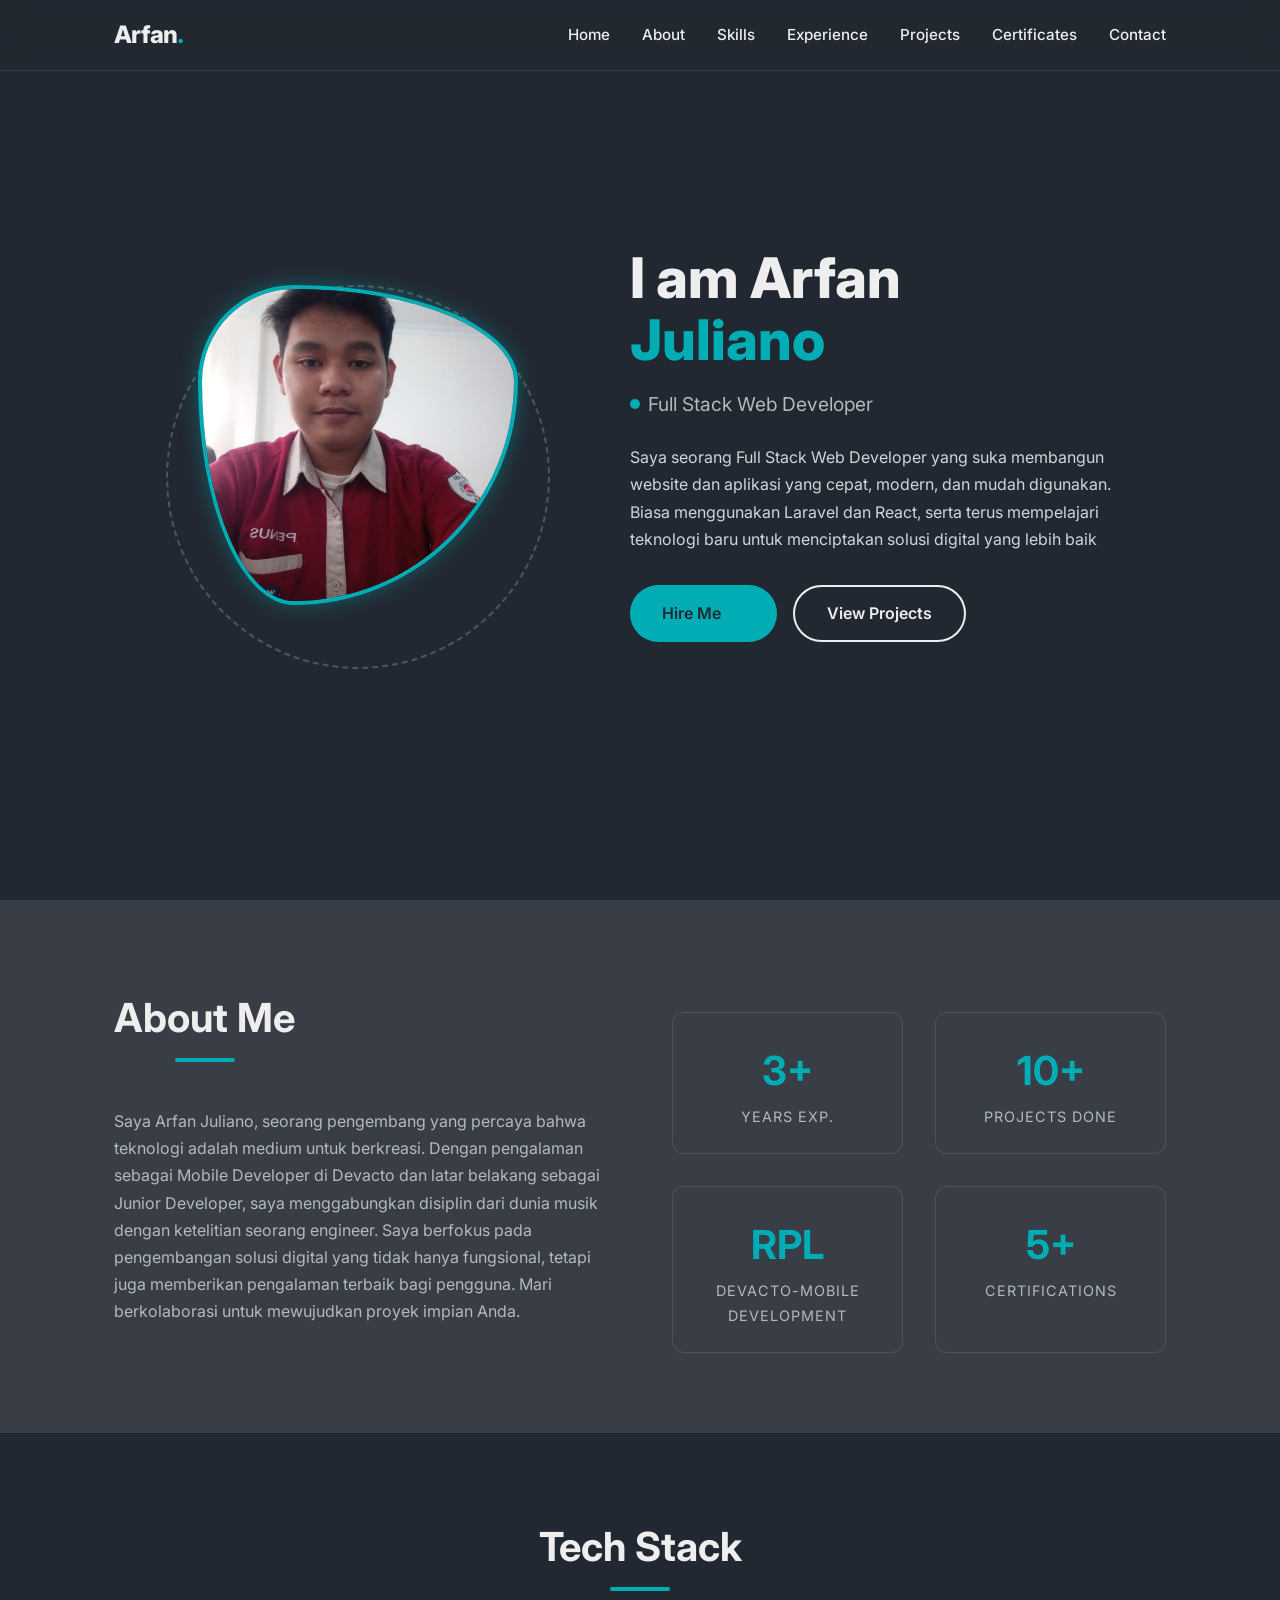
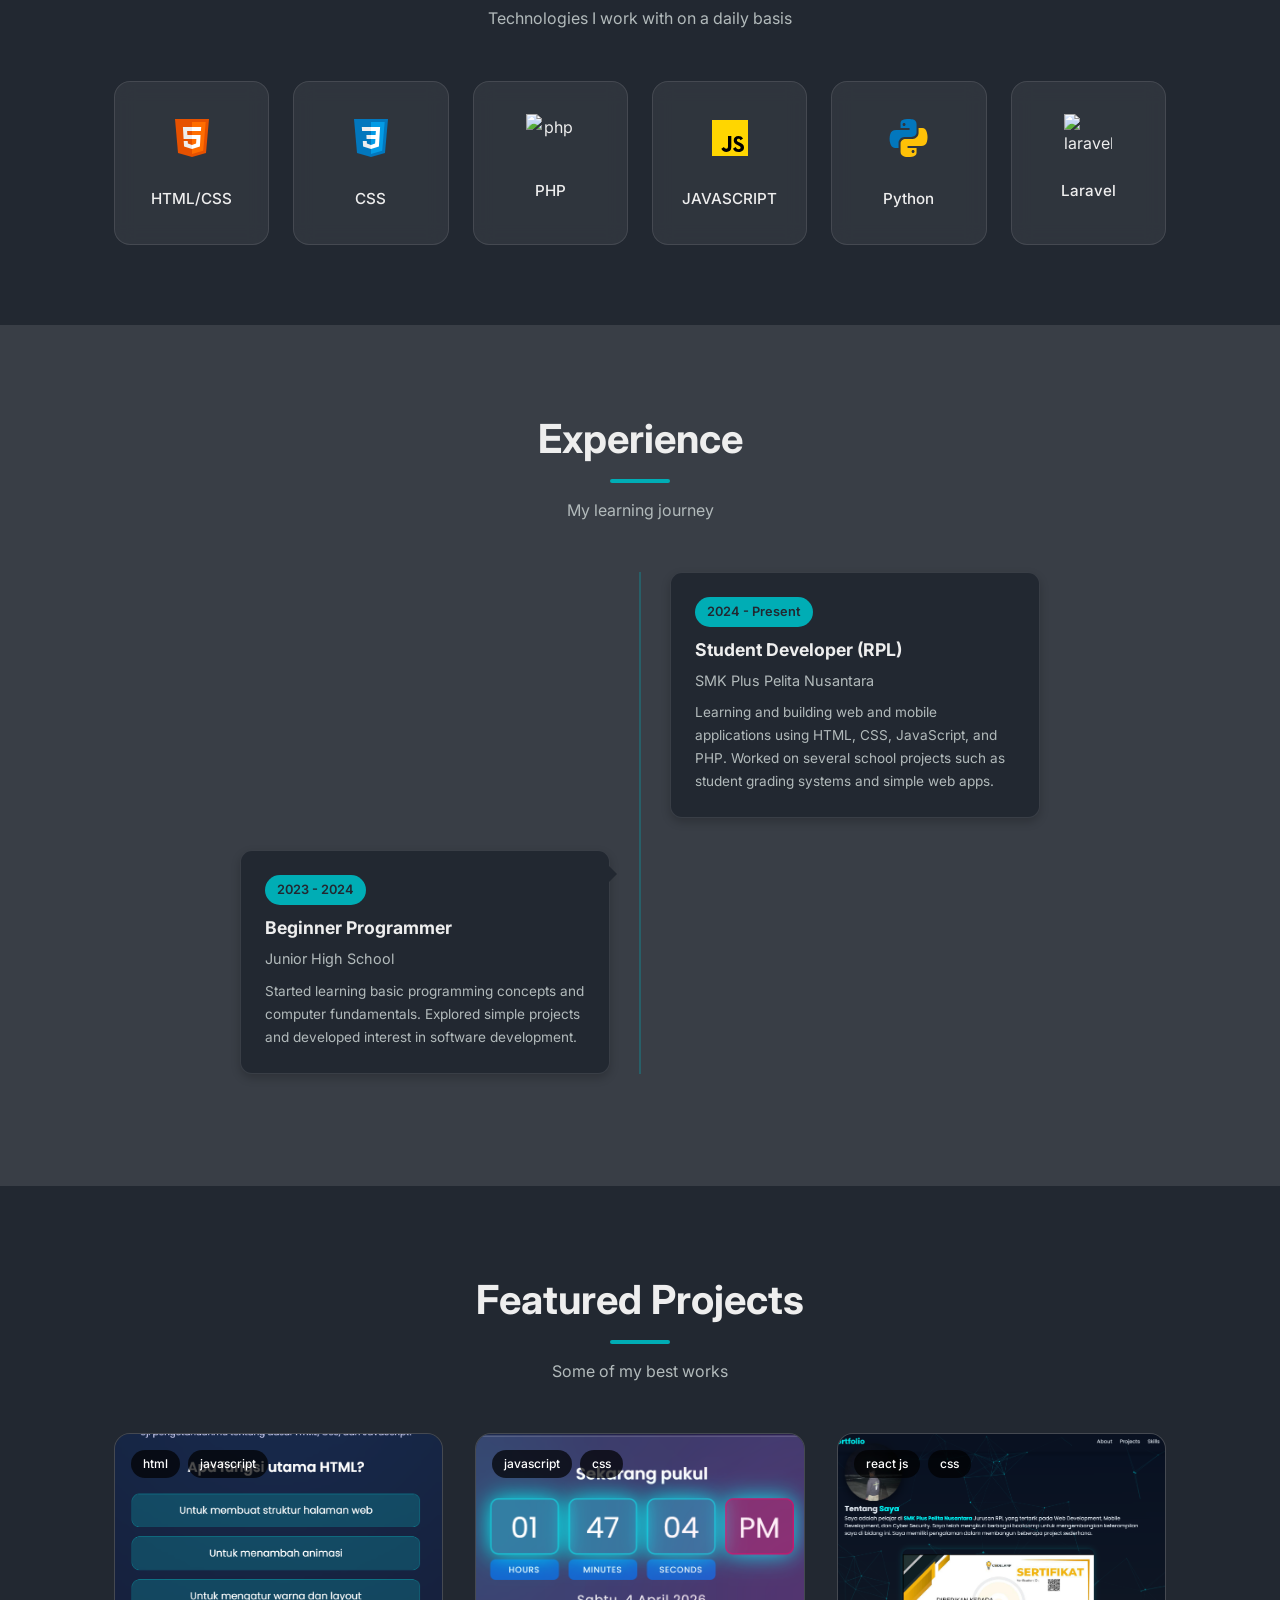
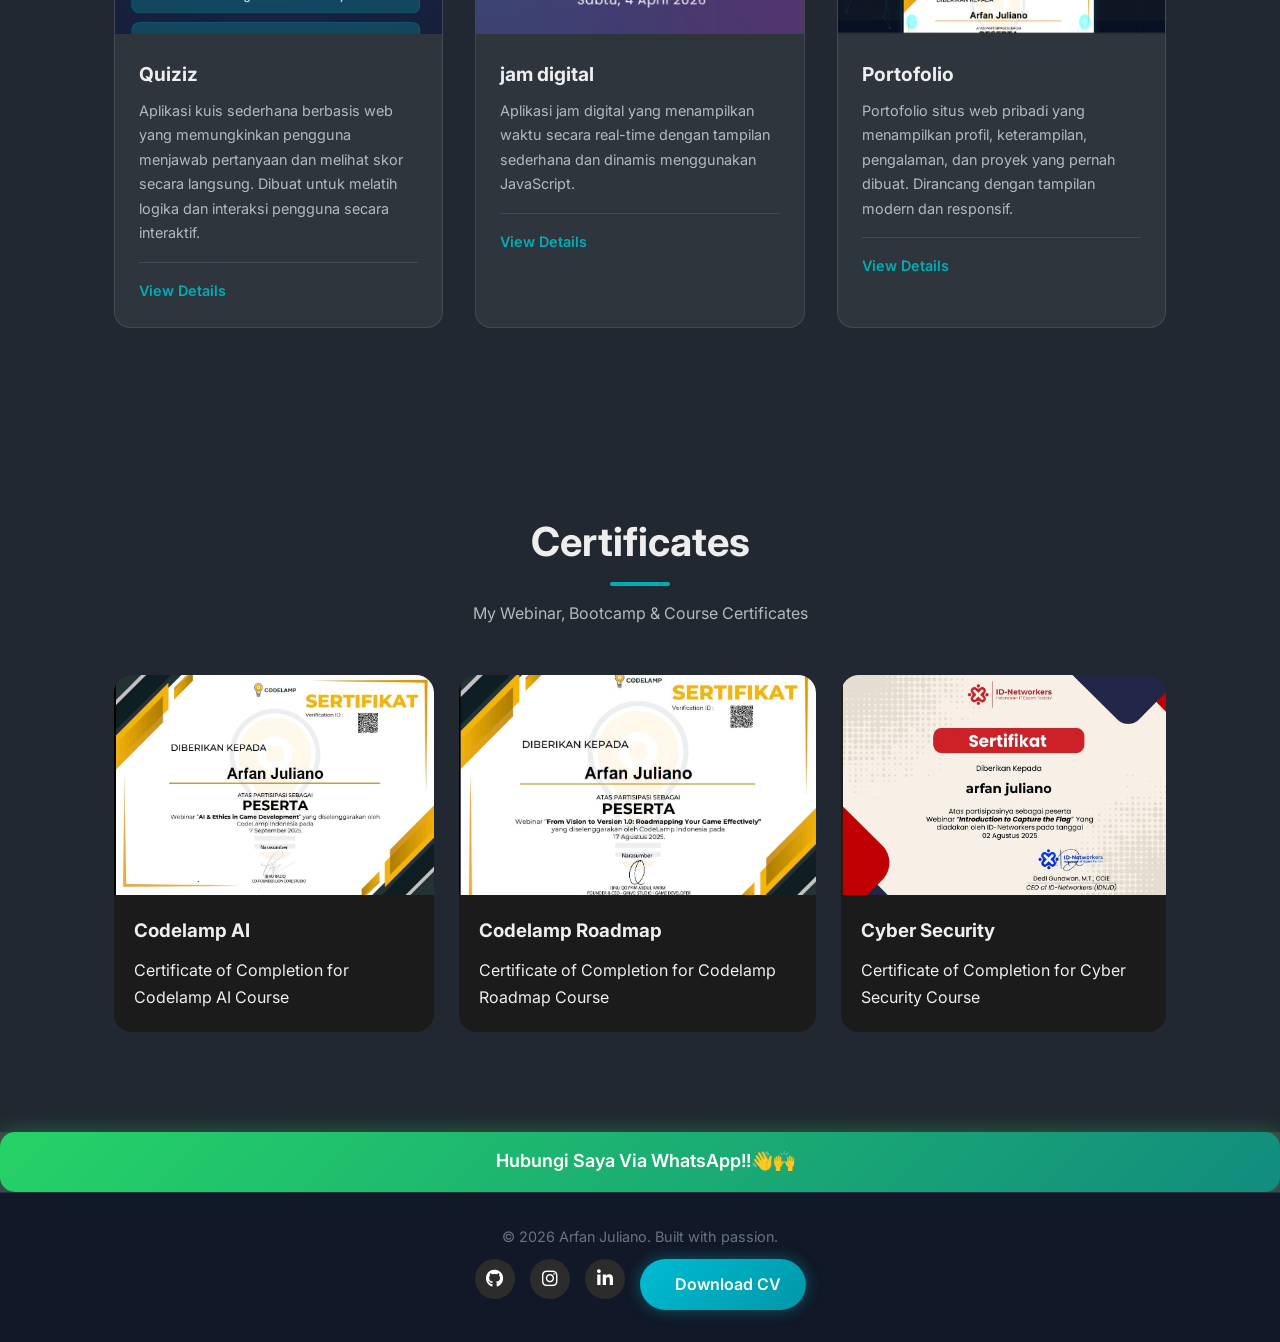
==== commit fbfe9af3: "pebaiki about dan ganti foto" ====
--- a/index.html
+++ b/index.html
@@ -43,7 +43,7 @@
   <section id="home" class="hero">
     <div class="container hero-container">
       <div class="hero-image-wrapper">
-        <img src="/images/potoarpn.jpeg" alt="Arfan Juliano" class="hero-image">
+        <img src="/images/WhatsApp Image 2026-08-20 at 07.55.09.jpeg" alt="Arfan Juliano" class="hero-image">
       </div>
       <div class="hero-content">
         <h1>I am Arfan <br><span>Juliano</span></h1>
@@ -71,7 +71,7 @@
           <div class="section-title" style="text-align: left;">
             <h2>About Me</h2>
           </div>
-          <p>Saya Arfan Juliano, seorang pengembang yang percaya bahwa teknologi adalah medium untuk berkreasi. \
+          <p>Saya Arfan Juliano, seorang pengembang yang percaya bahwa teknologi adalah medium untuk berkreasi.
             Dengan pengalaman sebagai Mobile Developer di Devacto dan latar belakang sebagai Junior Developer,
              saya menggabungkan disiplin dari dunia musik dengan ketelitian seorang engineer. Saya berfokus pada 
              pengembangan solusi digital yang tidak hanya fungsional, tetapi juga memberikan pengalaman terbaik bagi
@@ -197,10 +197,10 @@
             <h3>Quiziz</h3>
             <p>Aplikasi kuis sederhana berbasis web yang memungkinkan pengguna menjawab pertanyaan dan melihat skor secara langsung. Dibuat untuk melatih logika dan interaksi pengguna secara interaktif.</p>
             <div class="project-footer">
-              <a href="/project/jam digital/project-quiziz/index.html" class="project-link">View Details <i data-lucide="arrow-right"></i></a>
+              <a href="/project/jam-digital/project-quiziz/index.html" class="project-link">View Details <i data-lucide="arrow-right"></i></a>
               <div style="display: flex; gap: 0.5rem;">
-                <a href="/project/jam digital/project-quiziz/index.html"><i data-lucide="github"></i></a>
-                <a href="/project/jam digital/project-quiziz/index.html"><i data-lucide="external-link"></i></a>
+                <a href="/project/jam-digital/project-quiziz/index.html"><i data-lucide="github"></i></a>
+                <a href="/project/jam-digital/project-quiziz/index.html"><i data-lucide="external-link"></i></a>
               </div>
             </div>
           </div>
@@ -208,7 +208,7 @@
         <!-- Project 2 -->
         <div class="project-card">
           <div class="project-image">
-            <img src="/images/jamdgtl.png" alt="jam digital">
+            <img src="/images/jamdgtl.png" alt="jam-digital">
             <div class="project-tags">
               <span class="tag">javascript</span>
               <span class="tag">css</span>
@@ -218,10 +218,10 @@
             <h3>jam digital</h3>
             <p>Aplikasi jam digital yang menampilkan waktu secara real-time dengan tampilan sederhana dan dinamis menggunakan JavaScript.</p>
             <div class="project-footer">
-              <a href="project/jam digital/jam.html" class="project-link">View Details <i data-lucide="arrow-right"></i></a>
+              <a href="project/jam-digital/jam.html" class="project-link">View Details <i data-lucide="arrow-right"></i></a>
               <div style="display: flex; gap: 0.5rem;">
-                <a href="project/jam digital/jam.html"><i data-lucide="github"></i></a>
-                <a href="project/jam digital/jam.html"><i data-lucide="external-link"></i></a>
+                <a href="project/jam-digital/jam.html"><i data-lucide="github"></i></a>
+                <a href="project/jam-digital/jam.html"><i data-lucide="external-link"></i></a>
               </div>
             </div>
           </div>
@@ -239,10 +239,10 @@
             <h3>Portofolio</h3>
             <p>Portofolio situs web pribadi yang menampilkan profil, keterampilan, pengalaman, dan proyek yang pernah dibuat. Dirancang dengan tampilan modern dan responsif.</p>
             <div class="project-footer">
-              <a href="/project/jam digital/portofoli-arfanjuliano/index.html" class="project-link" target="_blank">View Details <i data-lucide="arrow-right"></i></a>
+              <a href="/project/jam-digital/portofoli-arfanjuliano/index.html" class="project-link" target="_blank">View Details <i data-lucide="arrow-right"></i></a>
               <div style="display: flex; gap: 0.5rem;">
-                <a href="/project/jam digital/portofoli-arfanjuliano/index.html" target="_blank"><i data-lucide="github"></i></a>
-                <a href="/project/jam digital/portofoli-arfanjuliano/index.html" target="_blank"><i data-lucide="external-link"></i></a>
+                <a href="/project/jam-digital/portofoli-arfanjuliano/index.html" target="_blank"><i data-lucide="github"></i></a>
+                <a href="/project/jam-digital/portofoli-arfanjuliano/index.html" target="_blank"><i data-lucide="external-link"></i></a>
               </div>
             </div>
           </div>
@@ -327,10 +327,10 @@
     <i class="fab fa-instagram"></i>
   </a>
 
-  <a href="https://linkedin.com/in/username" target="_blank" class="icon">
+ <a href="https://www.linkedin.com/in/arfan-juliano-8139a7424" target="_blank" class="icon">
     <i class="fab fa-linkedin-in"></i>
-  </a>
- <a href="CV-pklArfan.pdf" download class="cv-btn">
+</a>
+ <a href="cv-arfanjuliano.pdf" download class="cv-btn">
     <i class='bx bx-download'></i> Download CV
 </a>
 </div>
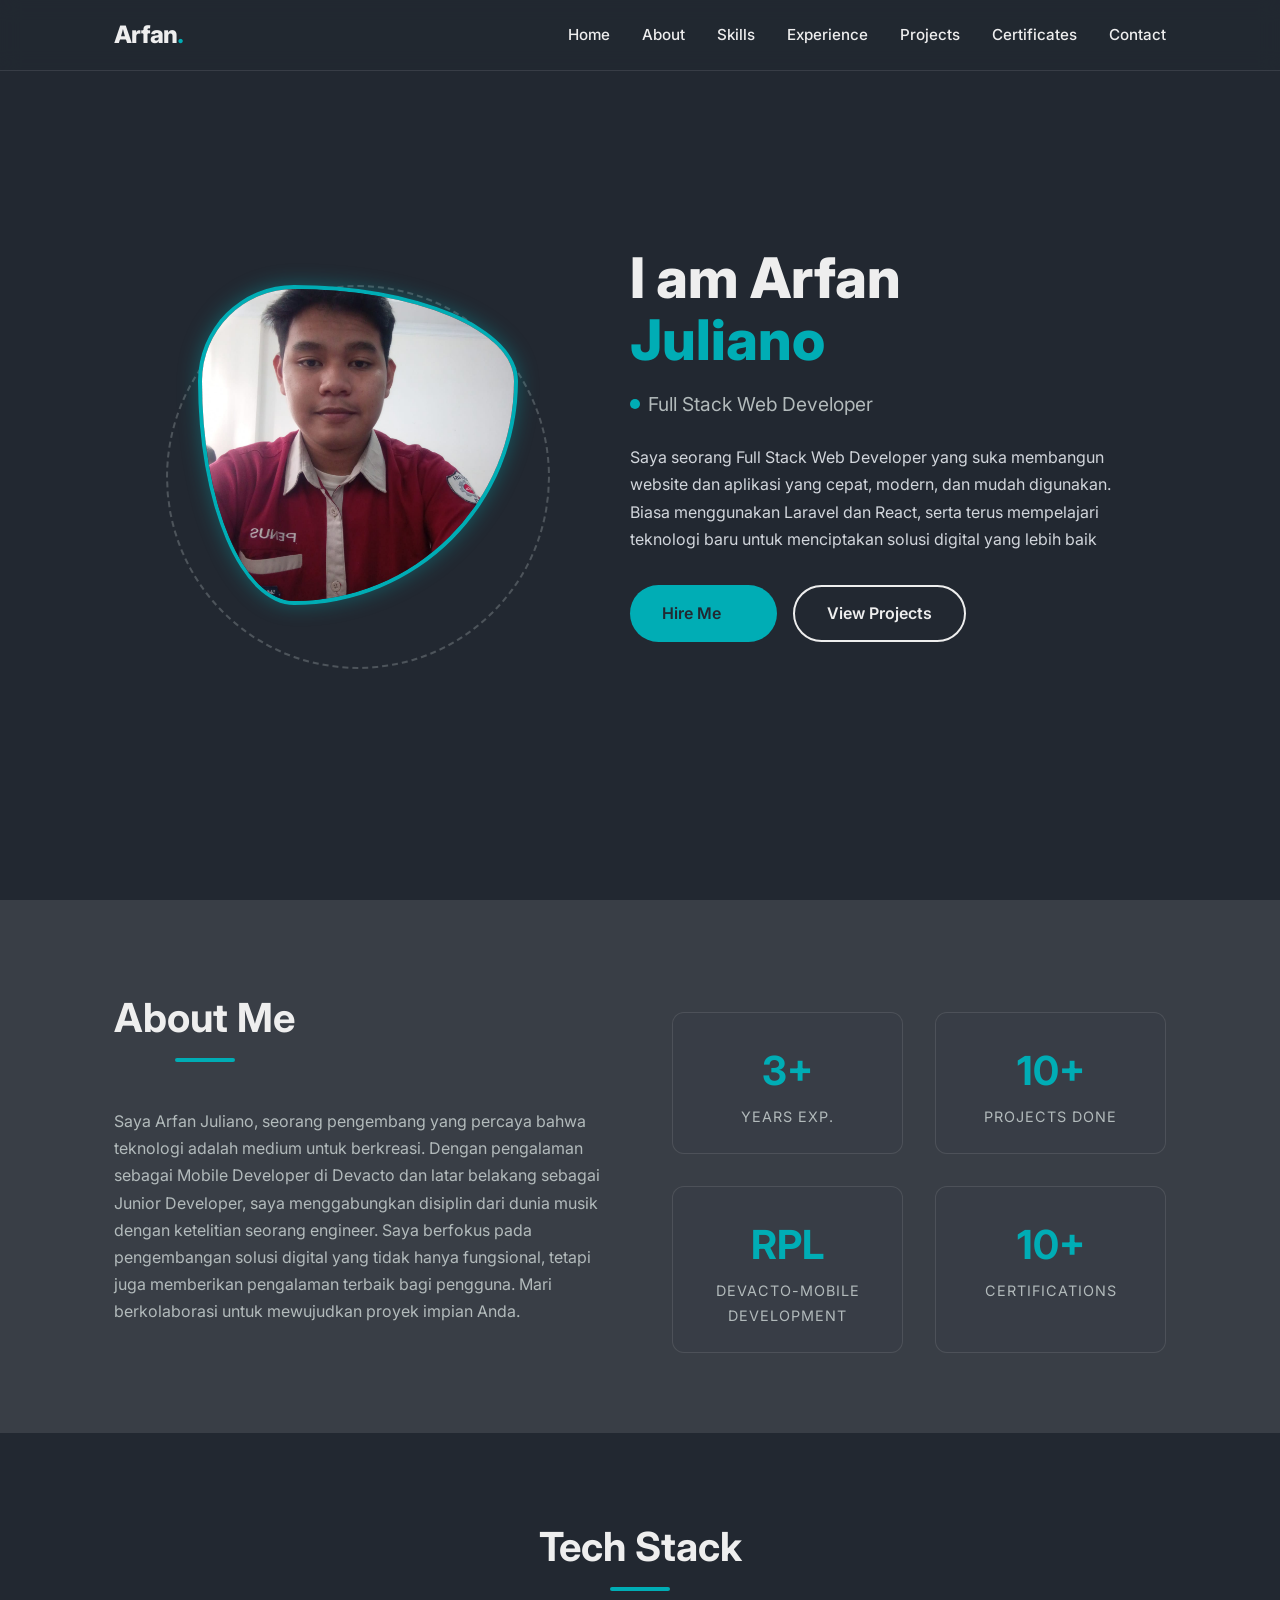
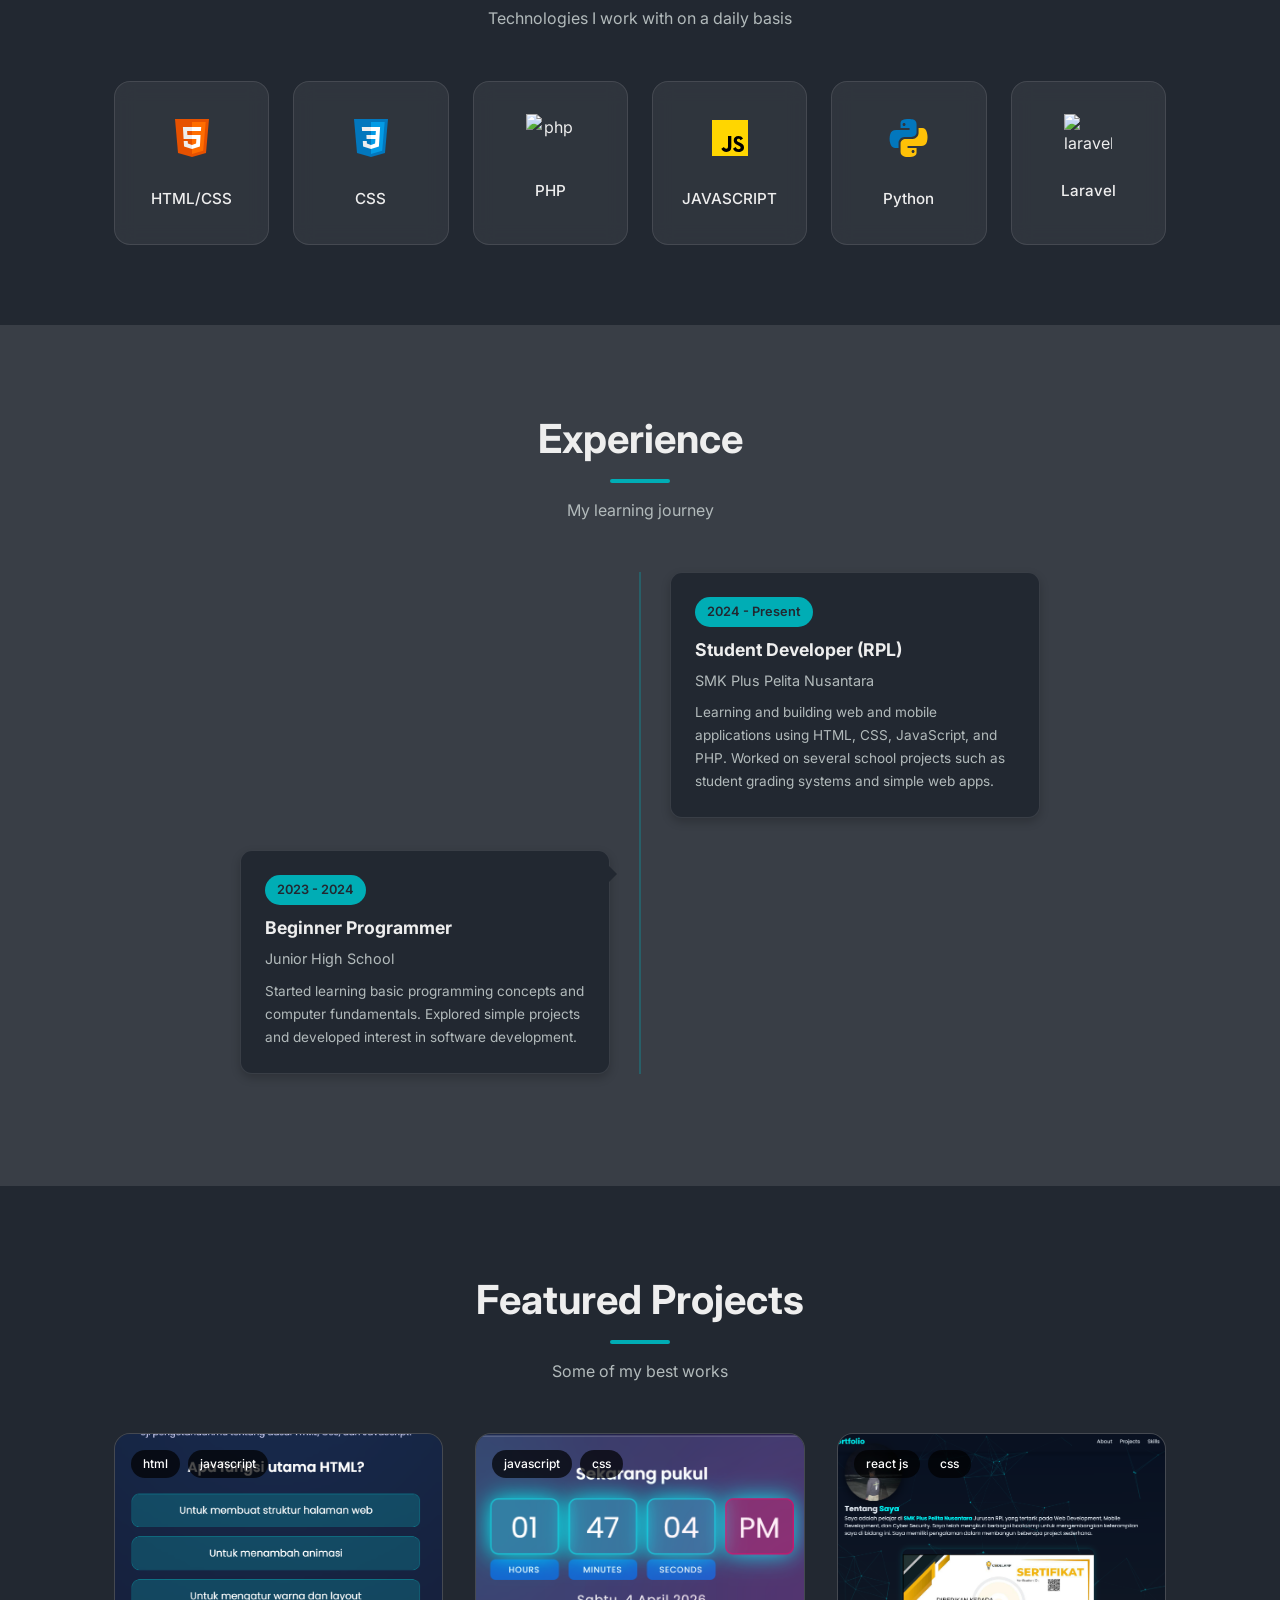
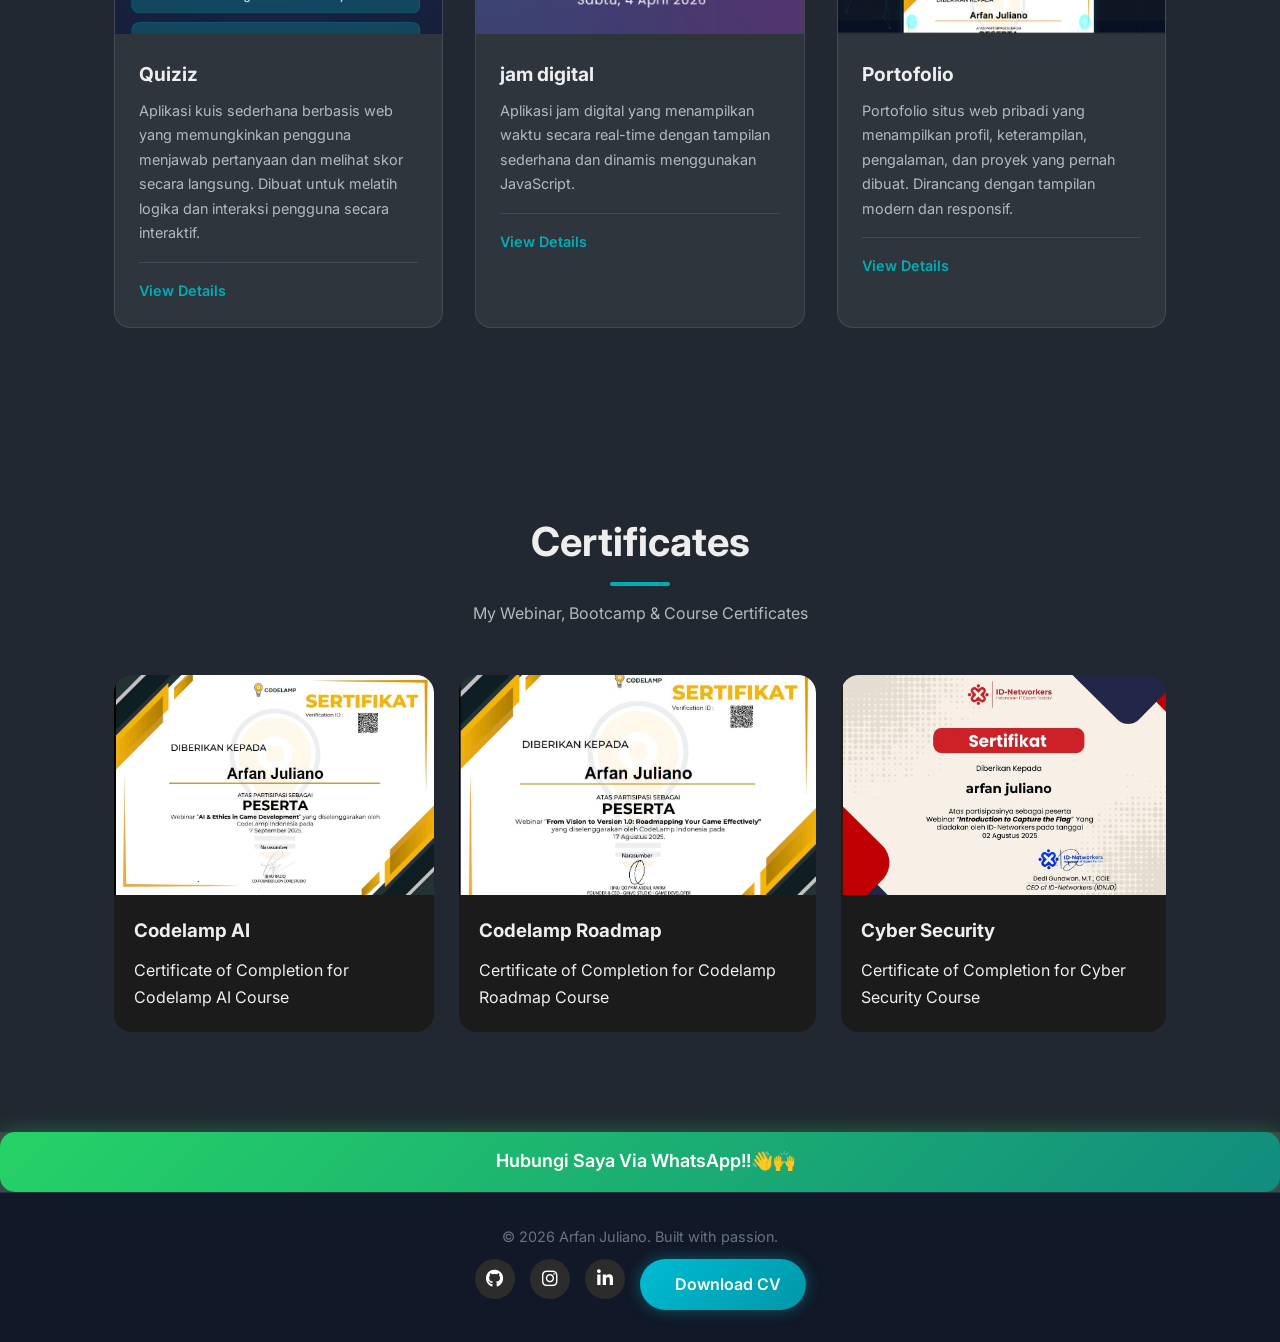
==== commit b6e1d686: "perbaiki sertifikat" ====
--- a/index.html
+++ b/index.html
@@ -92,7 +92,7 @@
             <p>Devacto-mobile development</p>
           </div>
           <div class="stat-item">
-            <h4>5+</h4>
+            <h4>10+</h4>
             <p>Certifications</p>
           </div>
         </div>
